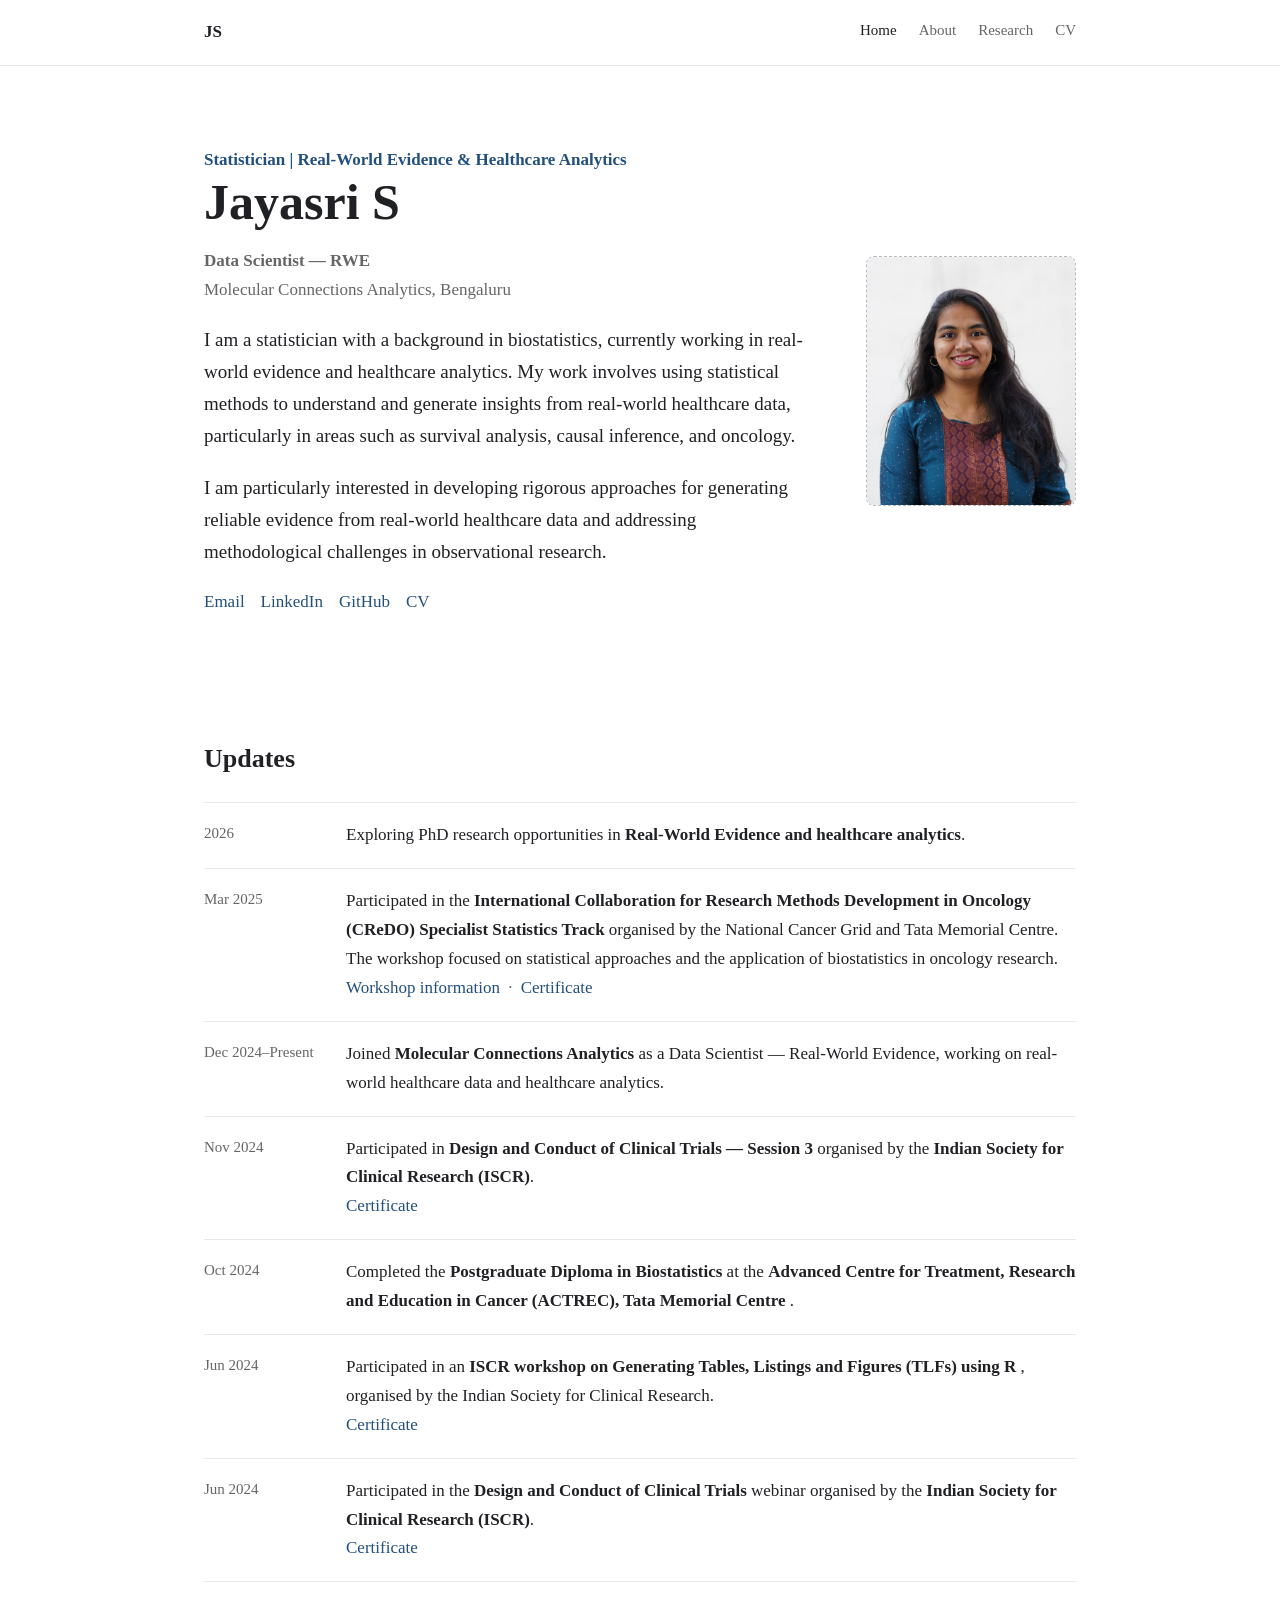
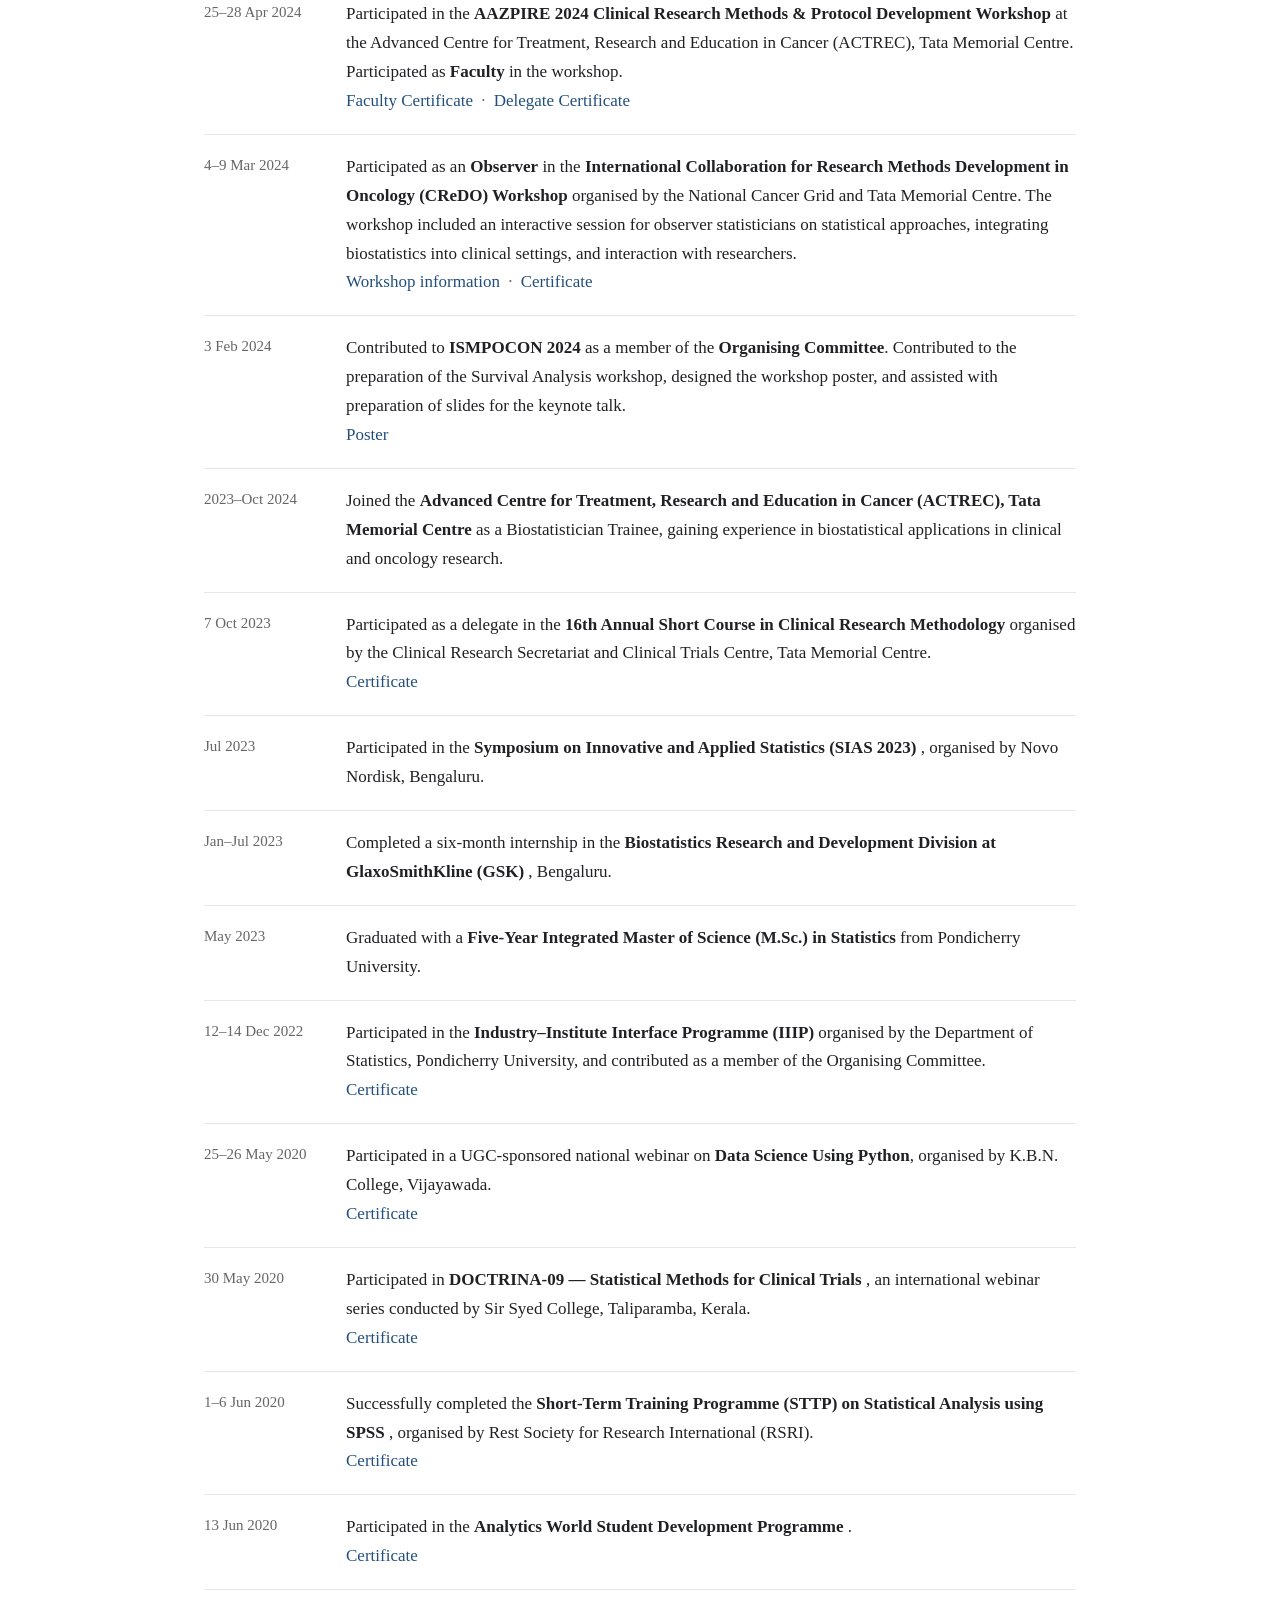
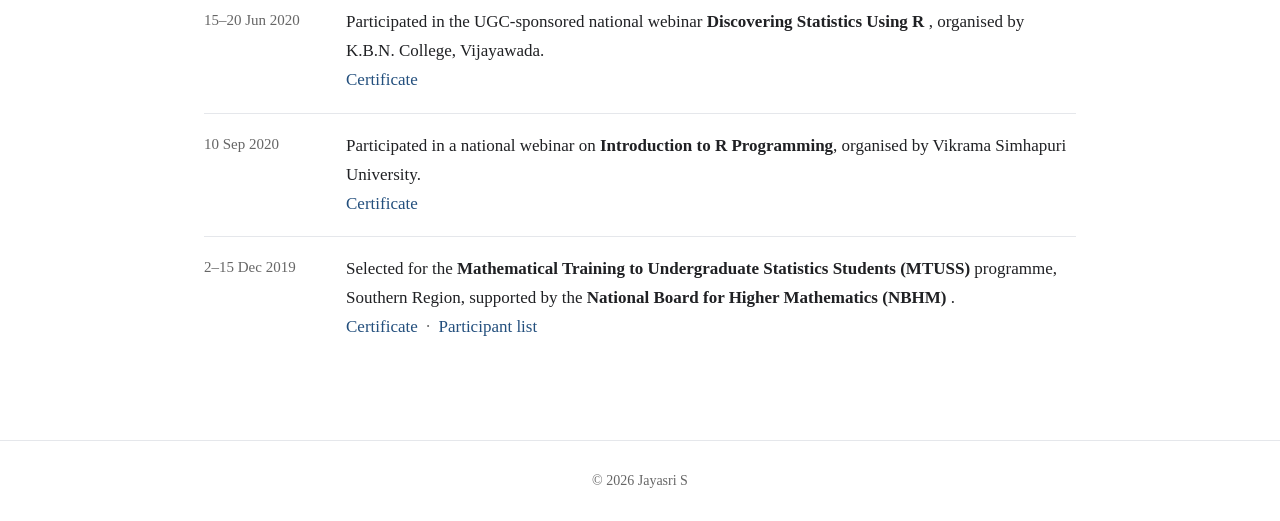
==== index.html @ c00fc990 "Refactor timeline entries and update descriptions Updated various timeline entries, corrected dates," ====
<!doctype html>
<html lang="en">
<head>
  <meta charset="utf-8">
  <meta name="viewport" content="width=device-width, initial-scale=1">
  <title>Home | Jayasri S</title>
  <link rel="stylesheet" href="style.css">
</head>

<body>

  <header class="site-header">
    <nav class="nav">
      <a class="brand" href="index.html">JS</a>

      <div class="nav-links">
        <a class="active" href="index.html">Home</a>
        <a href="about.html">About</a>
        <a href="research.html">Research</a>
        <a href="cv.html">CV</a>
      </div>
    </nav>
  </header>


  <main class="container">

    <!-- HERO SECTION -->
    <section class="hero">

      <div>

        <div class="kicker">
          Statistician | Real-World Evidence &amp; Healthcare Analytics
        </div>

        <h1>Jayasri S</h1>

        <p class="role">
          <strong>Data Scientist — RWE</strong><br>
          Molecular Connections Analytics, Bengaluru
        </p>

        <p class="lead">
          I am a statistician with a background in biostatistics, currently
          working in real-world evidence and healthcare analytics. My work
          involves using statistical methods to understand and generate
          insights from real-world healthcare data, particularly in areas
          such as survival analysis, causal inference, and oncology.
        </p>

        <p class="lead">
          I am particularly interested in developing rigorous approaches for
          generating reliable evidence from real-world healthcare data and
          addressing methodological challenges in observational research.
        </p>


        <!-- CONTACT LINKS -->
        <div class="links">
          <a href="mailto:jayasri.stat@gmail.com">Email</a>

          <a
            href="https://www.linkedin.com/in/jayasri-s-540049253/"
            target="_blank"
            rel="noopener">
            LinkedIn
          </a>

          <a
            href="https://github.com/jayasri-sivasankar"
            target="_blank"
            rel="noopener">
            GitHub
          </a>

          <a href="cv.html">CV</a>
        </div>

      </div>


      <!-- PROFILE PHOTO -->
      <img
        class="photo"
        src="assets/images/profile_website.jpg"
        alt="Jayasri S">

    </section>


    <!-- UPDATES / TIMELINE -->
    <section class="section">

  <h2>Updates</h2>


  <!-- 2026 -->
  <div class="timeline-item">
    <div class="timeline-date">2026</div>
    <div>
      Exploring PhD research opportunities in
      <strong>Real-World Evidence and healthcare analytics</strong>.
    </div>
  </div>


  <!-- CReDO 2025 -->
  <div class="timeline-item">
    <div class="timeline-date">Mar 2025</div>
    <div>
      Participated in the
      <strong>
        International Collaboration for Research Methods Development
        in Oncology (CReDO) Specialist Statistics Track
      </strong>
      organised by the National Cancer Grid and Tata Memorial Centre.
      The workshop focused on statistical approaches and the application
      of biostatistics in oncology research.
      <br>
      <a
        href="https://credo.ncgindia.org/assets/workshops/credo-workshop-2025.pdf"
        target="_blank"
        rel="noopener">
        Workshop information
      </a>
      <span class="link-separator">·</span>
      <a href="assets/certificates/2025_CReDO_Oncology_Research_Methods_Statistics_Track.pdf">
        Certificate
      </a>
    </div>
  </div>


  <!-- Current Position -->
  <div class="timeline-item">
    <div class="timeline-date">Dec 2024–Present</div>
    <div>
      Joined
      <strong>Molecular Connections Analytics</strong>
      as a Data Scientist — Real-World Evidence, working on
      real-world healthcare data and healthcare analytics.
    </div>
  </div>


  <!-- ISCR November 2024 -->
  <div class="timeline-item">
    <div class="timeline-date">Nov 2024</div>
    <div>
      Participated in
      <strong>
        Design and Conduct of Clinical Trials — Session 3
      </strong>
      organised by the
      <strong>Indian Society for Clinical Research (ISCR)</strong>.
      <br>
      <a href="assets/certificates/2024_ISCR_Design_and_Conduct_of_Clinical_Trials_Session_3.pdf">
        Certificate
      </a>
    </div>
  </div>


  <!-- PG Diploma -->
  <div class="timeline-item">
    <div class="timeline-date">Oct 2024</div>
    <div>
      Completed the
      <strong>Postgraduate Diploma in Biostatistics</strong>
      at the
      <strong>
        Advanced Centre for Treatment, Research and Education in Cancer
        (ACTREC), Tata Memorial Centre
      </strong>.
    </div>
  </div>


  <!-- ISCR TLFs -->
  <div class="timeline-item">
    <div class="timeline-date">Jun 2024</div>
    <div>
      Participated in an
      <strong>
        ISCR workshop on Generating Tables, Listings and Figures (TLFs)
        using R
      </strong>,
      organised by the Indian Society for Clinical Research.
      <br>
      <a href="assets/certificates/2024_ISCR_Generating_TLFs_using_R.pdf">
        Certificate
      </a>
    </div>
  </div>


  <!-- ISCR Clinical Trials -->
  <div class="timeline-item">
    <div class="timeline-date">Jun 2024</div>
    <div>
      Participated in the
      <strong>
        Design and Conduct of Clinical Trials
      </strong>
      webinar organised by the
      <strong>Indian Society for Clinical Research (ISCR)</strong>.
      <br>
      <a href="assets/certificates/2024_ISCR_Design_and_Conduct_of_Clinical_Trials_on_June28.pdf">
        Certificate
      </a>
    </div>
  </div>


  <!-- AAZPIRE -->
  <div class="timeline-item">
    <div class="timeline-date">25–28 Apr 2024</div>
    <div>
      Participated in the
      <strong>
        AAZPIRE 2024 Clinical Research Methods &amp; Protocol Development
        Workshop
      </strong>
      at the Advanced Centre for Treatment, Research and Education
      in Cancer (ACTREC), Tata Memorial Centre.
      Participated as <strong>Faculty</strong> in the workshop.
      <br>
      <a href="assets/certificates/2024_AAZPIRE_Faculty_Protocol_Development.pdf">
        Faculty Certificate
      </a>
      <span class="link-separator">·</span>
      <a href="assets/certificates/2024_AAZPIRE_Clinical_Research_Protocol_Development.pdf">
        Delegate Certificate
      </a>
    </div>
  </div>


  <!-- CReDO 2024 -->
  <div class="timeline-item">
    <div class="timeline-date">4–9 Mar 2024</div>
    <div>
      Participated as an
      <strong>Observer</strong>
      in the
      <strong>
        International Collaboration for Research Methods Development
        in Oncology (CReDO) Workshop
      </strong>
      organised by the National Cancer Grid and Tata Memorial Centre.
      The workshop included an interactive session for observer
      statisticians on statistical approaches, integrating biostatistics
      into clinical settings, and interaction with researchers.
      <br>
      <a
        href="https://credo.ncgindia.org/assets/workshops/credo-workshop-2024.pdf"
        target="_blank"
        rel="noopener">
        Workshop information
      </a>
      <span class="link-separator">·</span>
      <a href="assets/certificates/2024_CReDO_Oncology_Research_Methods_Observer.pdf">
        Certificate
      </a>
    </div>
  </div>


  <!-- ISMPOCON -->
  <div class="timeline-item">
    <div class="timeline-date">3 Feb 2024</div>
    <div>
      Contributed to
      <strong>
        ISMPOCON 2024
      </strong>
      as a member of the
      <strong>Organising Committee</strong>.
      Contributed to the preparation of the Survival Analysis workshop,
      designed the workshop poster, and assisted with preparation of
      slides for the keynote talk.
      <br>
      <a href="assets/posters/ISMPO_Pre_Conference_Poster.pptx">
        Poster
      </a>
    </div>
  </div>


  <!-- ACTREC Traineeship -->
  <div class="timeline-item">
    <div class="timeline-date">2023–Oct 2024</div>
    <div>
      Joined the
      <strong>
        Advanced Centre for Treatment, Research and Education in Cancer
        (ACTREC), Tata Memorial Centre
      </strong>
      as a Biostatistician Trainee, gaining experience in
      biostatistical applications in clinical and oncology research.
    </div>
  </div>


  <!-- Clinical Research Methodology -->
  <div class="timeline-item">
    <div class="timeline-date">7 Oct 2023</div>
    <div>
      Participated as a delegate in the
      <strong>
        16th Annual Short Course in Clinical Research Methodology
      </strong>
      organised by the Clinical Research Secretariat and Clinical
      Trials Centre, Tata Memorial Centre.
      <br>
      <a href="assets/certificates/2023_TMC_Clinical_Research_Methodology_Virtual_Workshop.pdf">
        Certificate
      </a>
    </div>
  </div>


  <!-- SIAS -->
  <div class="timeline-item">
    <div class="timeline-date">Jul 2023</div>
    <div>
      Participated in the
      <strong>
        Symposium on Innovative and Applied Statistics (SIAS 2023)
      </strong>,
      organised by Novo Nordisk, Bengaluru.
    </div>
  </div>


  <!-- GSK -->
  <div class="timeline-item">
    <div class="timeline-date">Jan–Jul 2023</div>
    <div>
      Completed a six-month internship in the
      <strong>
        Biostatistics Research and Development Division at
        GlaxoSmithKline (GSK)
      </strong>,
      Bengaluru.
    </div>
  </div>


  <!-- M.Sc. -->
  <div class="timeline-item">
    <div class="timeline-date">May 2023</div>
    <div>
      Graduated with a
      <strong>
        Five-Year Integrated Master of Science (M.Sc.) in Statistics
      </strong>
      from Pondicherry University.
    </div>
  </div>


  <!-- IIIP -->
  <div class="timeline-item">
    <div class="timeline-date">12–14 Dec 2022</div>
    <div>
      Participated in the
      <strong>
        Industry–Institute Interface Programme (IIIP)
      </strong>
      organised by the Department of Statistics, Pondicherry University,
      and contributed as a member of the Organising Committee.
      <br>
      <a href="assets/certificates/2022_Pondicherry_University_IIIP_Participation_Certificate.pdf">
        Certificate
      </a>
    </div>
  </div>


  <!-- 2020 Python -->
  <div class="timeline-item">
    <div class="timeline-date">25–26 May 2020</div>
    <div>
      Participated in a UGC-sponsored national webinar on
      <strong>Data Science Using Python</strong>,
      organised by K.B.N. College, Vijayawada.
      <br>
      <a href="assets/certificates/2020_KBN_Data_Science_Using_Python.pdf">
        Certificate
      </a>
    </div>
  </div>


  <!-- 2020 DOCTRINA -->
  <div class="timeline-item">
    <div class="timeline-date">30 May 2020</div>
    <div>
      Participated in
      <strong>
        DOCTRINA-09 — Statistical Methods for Clinical Trials
      </strong>,
      an international webinar series conducted by Sir Syed College,
      Taliparamba, Kerala.
      <br>
      <a href="assets/certificates/2020_DOCTRINA-09_Statistical_Methods_for_Clinical_Trials.pdf">
        Certificate
      </a>
    </div>
  </div>


  <!-- 2020 SPSS -->
  <div class="timeline-item">
    <div class="timeline-date">1–6 Jun 2020</div>
    <div>
      Successfully completed the
      <strong>
        Short-Term Training Programme (STTP) on Statistical Analysis
        using SPSS
      </strong>,
      organised by Rest Society for Research International (RSRI).
      <br>
      <a href="assets/certificates/2020_RSRI_STTP_Statistical_Analysis_SPSS_Certificate.pdf">
        Certificate
      </a>
    </div>
  </div>


  <!-- 2020 Analytics World -->
  <div class="timeline-item">
    <div class="timeline-date">13 Jun 2020</div>
    <div>
      Participated in the
      <strong>
        Analytics World Student Development Programme
      </strong>.
      <br>
      <a href="assets/certificates/2020_PSG_Analytics_World_Student_Development_Programme.pdf">
        Certificate
      </a>
    </div>
  </div>


  <!-- 2020 R Statistics -->
  <div class="timeline-item">
    <div class="timeline-date">15–20 Jun 2020</div>
    <div>
      Participated in the UGC-sponsored national webinar
      <strong>
        Discovering Statistics Using R
      </strong>,
      organised by K.B.N. College, Vijayawada.
      <br>
      <a href="assets/certificates/2020_KBN_Discovering_Statistics_Using_R.pdf">
        Certificate
      </a>
    </div>
  </div>


  <!-- 2020 R Programming -->
  <div class="timeline-item">
    <div class="timeline-date">10 Sep 2020</div>
    <div>
      Participated in a national webinar on
      <strong>Introduction to R Programming</strong>,
      organised by Vikrama Simhapuri University.
      <br>
      <a href="assets/certificates/2020_VSU_Introduction_to_R_Programming.pdf">
        Certificate
      </a>
    </div>
  </div>


  <!-- MTUSS -->
  <div class="timeline-item">
    <div class="timeline-date">2–15 Dec 2019</div>
    <div>
      Selected for the
      <strong>
        Mathematical Training to Undergraduate Statistics Students
        (MTUSS)
      </strong>
      programme, Southern Region, supported by the
      <strong>
        National Board for Higher Mathematics (NBHM)
      </strong>.
      <br>
      <a href="assets/certificates/2019_MTUSS_Participation_Certificate.pdf">
        Certificate
      </a>
      <span class="link-separator">·</span>
      <a
        href="https://sites.google.com/view/mtuss/list-of-participants"
        target="_blank"
        rel="noopener">
        Participant list
      </a>
    </div>
  </div>

</section>
  </main>


  <footer class="footer">
    © 2026 Jayasri S
  </footer>

</body>
</html>
---- style.css ----
* {
  box-sizing: border-box;
}

:root {
  --text: #202124;
  --muted: #666;
  --line: #e5e7eb;
  --accent: #234f7d;
  --max: 920px;
}

body {
  margin: 0;
  color: var(--text);
  font-family: Georgia, "Times New Roman", serif;
  line-height: 1.7;
  font-size: 17px;
}

a {
  color: var(--accent);
  text-decoration: none;
}

a:hover {
  text-decoration: underline;
}


/* ------------------------------
   Header & Navigation
--------------------------------- */

.site-header {
  border-bottom: 1px solid var(--line);
}

.nav {
  max-width: var(--max);
  margin: auto;
  padding: 18px 24px;
  display: flex;
  justify-content: space-between;
  gap: 24px;
}

.brand {
  font-weight: bold;
  color: var(--text);
}

.nav-links {
  display: flex;
  gap: 22px;
  flex-wrap: wrap;
}

.nav-links a {
  color: var(--muted);
  font-size: 15px;
}

.nav-links .active {
  color: var(--text);
}


/* ------------------------------
   Main Container
--------------------------------- */

.container {
  max-width: var(--max);
  margin: auto;
  padding: 60px 24px 80px;
}


/* ------------------------------
   Hero Section
--------------------------------- */

.hero {
  display: grid;
  grid-template-columns: 1fr 210px;
  gap: 50px;
  align-items: center;
  padding: 20px 0 65px;
}

.hero h1 {
  font-size: 50px;
  line-height: 1.1;
  margin: 0 0 8px;
}

.kicker {
  color: var(--accent);
  font-weight: bold;
}

.role {
  color: var(--muted);
}

.lead {
  font-size: 19px;
}


/* ------------------------------
   Profile Photo
--------------------------------- */

.photo {
  width: 210px;
  height: 250px;
  border: 1px dashed #bbb;
  border-radius: 8px;
  object-fit: cover;
}


/* ------------------------------
   Contact Links
--------------------------------- */

.links {
  display: flex;
  gap: 16px;
  flex-wrap: wrap;
  margin-top: 18px;
}


/* ------------------------------
   Timeline Links
--------------------------------- */

.link-separator {
  color: var(--muted);
  margin: 0 4px;
}


/* ------------------------------
   General Sections
--------------------------------- */

.section {
  margin-top: 55px;
}

.section h2 {
  font-size: 26px;
}

.section h3 {
  font-size: 21px;
  margin-bottom: 5px;
}

.muted,
.meta {
  color: var(--muted);
}


/* ------------------------------
   Timeline
--------------------------------- */

.timeline-item {
  display: grid;
  grid-template-columns: 120px 1fr;
  gap: 22px;
  padding: 18px 0;
  border-top: 1px solid var(--line);
}

.timeline-date {
  color: var(--muted);
  font-size: 15px;
}


/* ------------------------------
   Research Cards
--------------------------------- */

.research-card {
  border-top: 1px solid var(--line);
  padding: 27px 0;
}

.tags {
  display: flex;
  flex-wrap: wrap;
  gap: 7px;
}

.tag {
  background: #eef4f9;
  color: var(--accent);
  padding: 3px 9px;
  border-radius: 3px;
  font: 13px Arial, sans-serif;
}


/* ------------------------------
   Footer
--------------------------------- */

.footer {
  border-top: 1px solid var(--line);
  text-align: center;
  color: var(--muted);
  padding: 28px;
  font-size: 14px;
}


/* ------------------------------
   Responsive Design
--------------------------------- */

@media (max-width: 700px) {

  .nav {
    flex-direction: column;
  }

  .hero {
    grid-template-columns: 1fr;
  }

  .photo {
    width: 150px;
    height: 180px;
  }

  .timeline-item {
    grid-template-columns: 1fr;
    gap: 2px;
  }

  .hero h1 {
    font-size: 44px;
  }

}
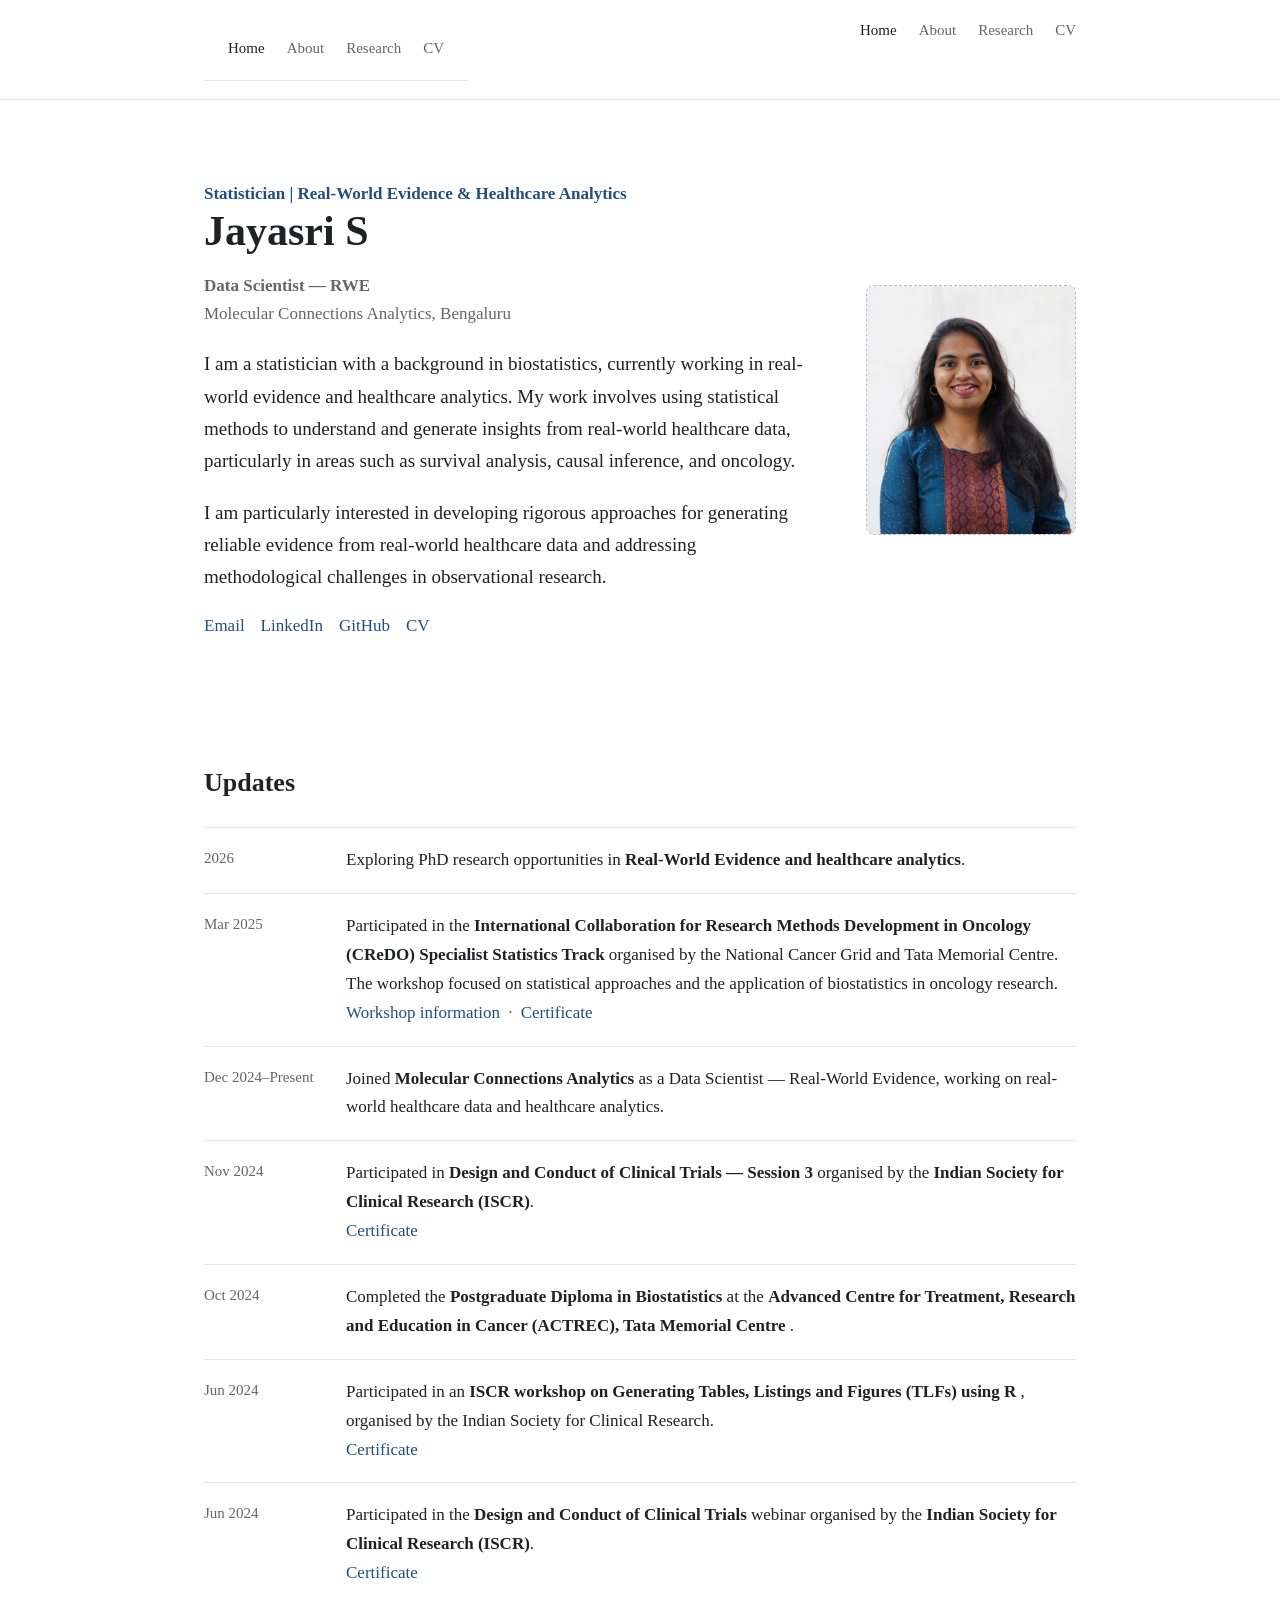
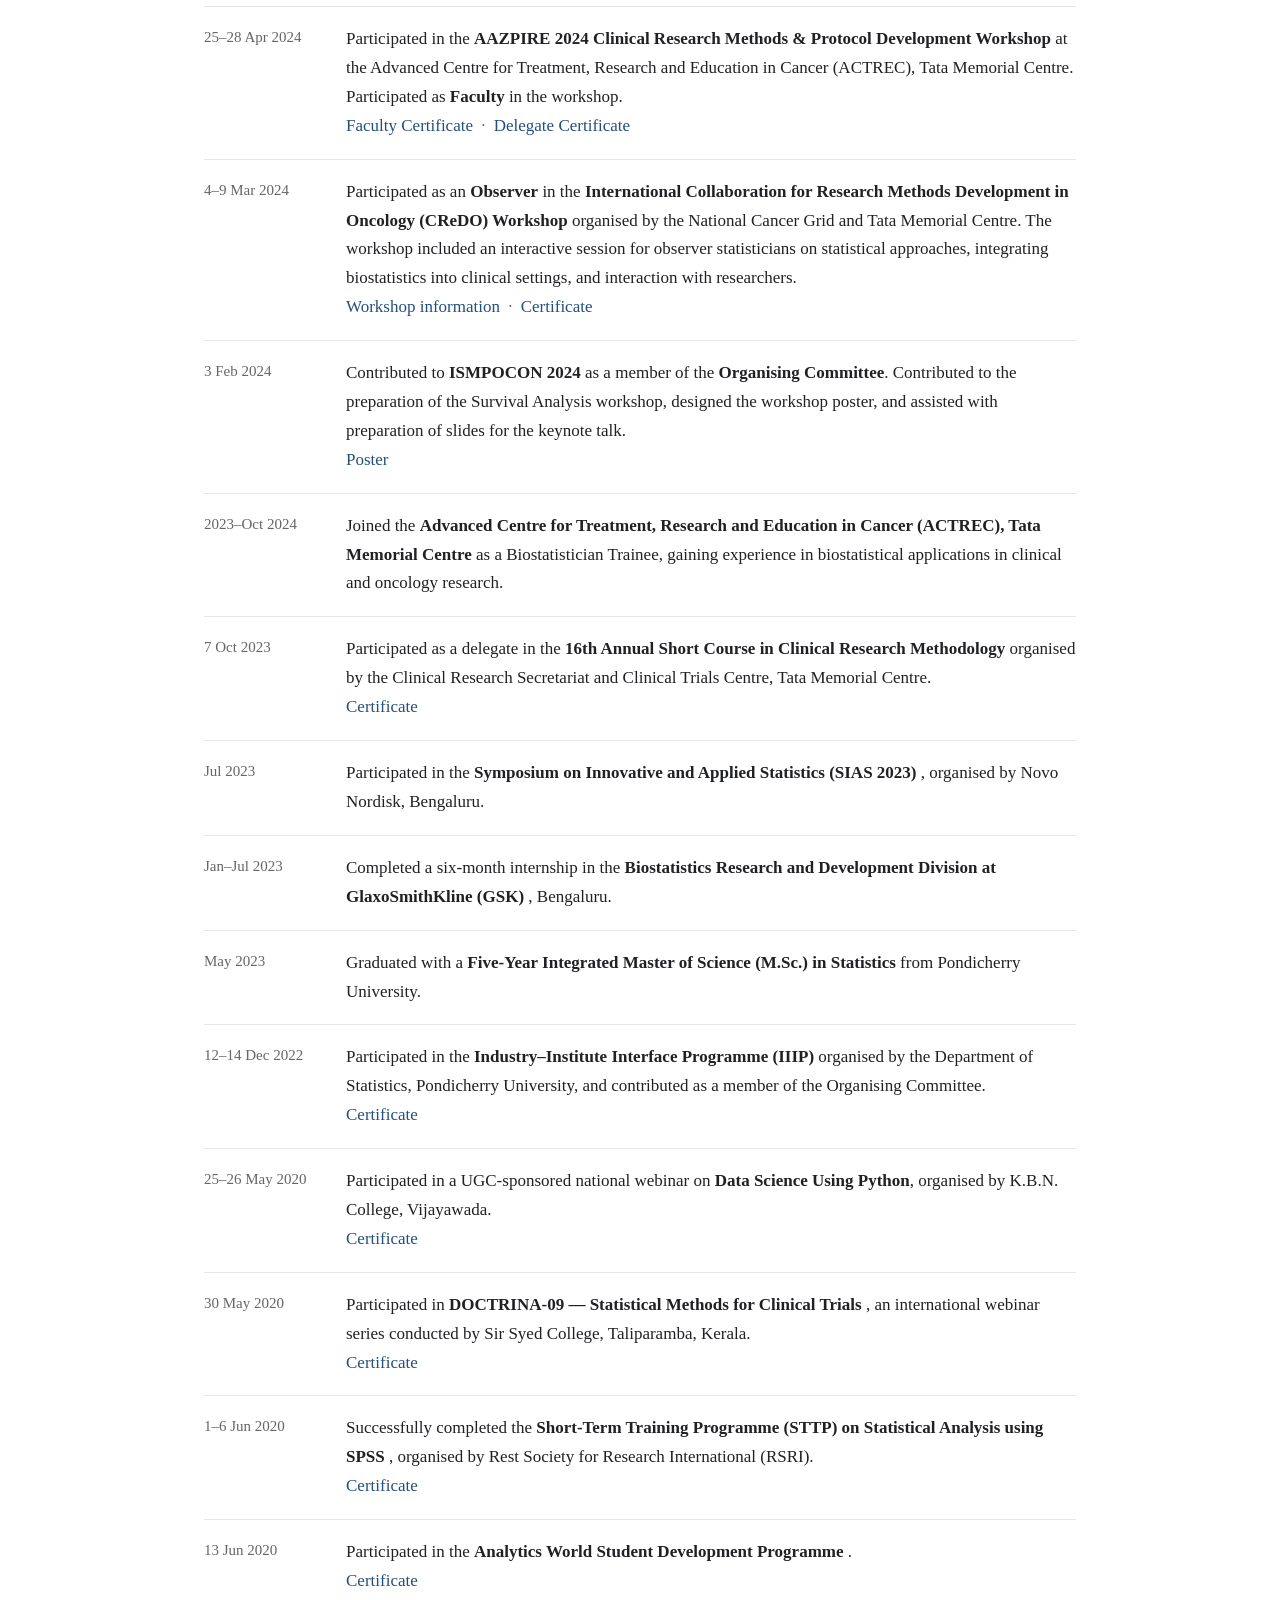
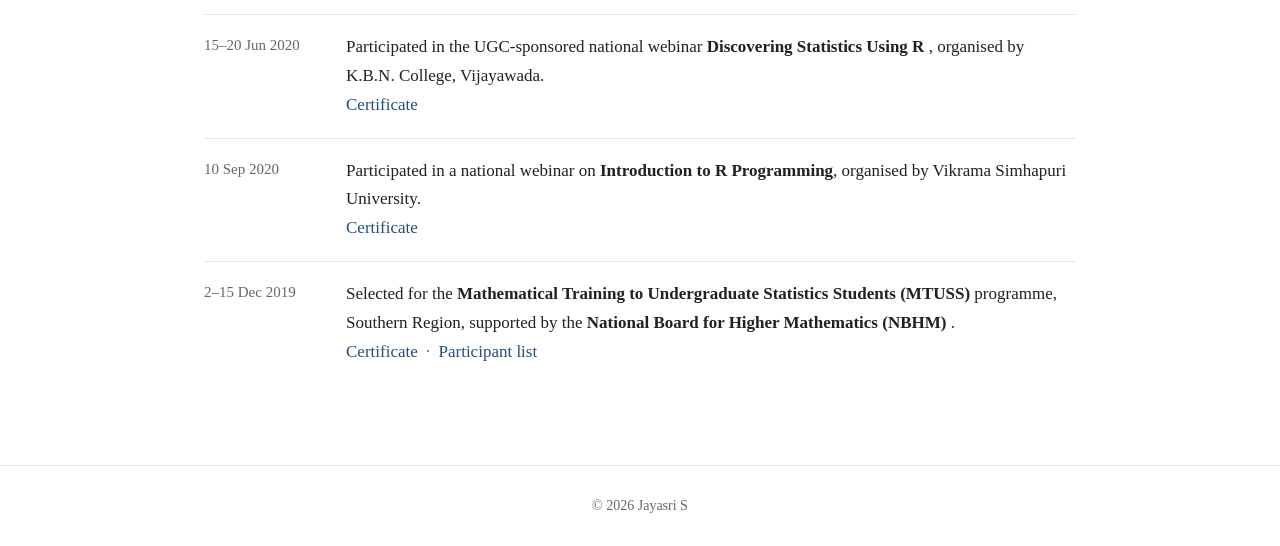
==== commit 8cea06bd: "Enhance navigation links in index.html Updated navigation structure to include additional links." ====
--- a/index.html
+++ b/index.html
@@ -11,8 +11,16 @@
 
   <header class="site-header">
     <nav class="nav">
-      <a class="brand" href="index.html">JS</a>
-
+      <header class="site-header">
+  <nav class="nav">
+    <div class="nav-links">
+      <a class="active" href="index.html">Home</a>
+      <a href="about.html">About</a>
+      <a href="research.html">Research</a>
+      <a href="cv.html">CV</a>
+    </div>
+  </nav>
+</header>
       <div class="nav-links">
         <a class="active" href="index.html">Home</a>
         <a href="about.html">About</a>
--- a/style.css
+++ b/style.css
@@ -90,7 +90,7 @@
 }
 
 .hero h1 {
-  font-size: 50px;
+  font-size: 42px;
   line-height: 1.1;
   margin: 0 0 8px;
 }
@@ -247,7 +247,7 @@
   }
 
   .hero h1 {
-    font-size: 44px;
-  }
-
-}
+    font-size: 38px;
+  }
+
+}
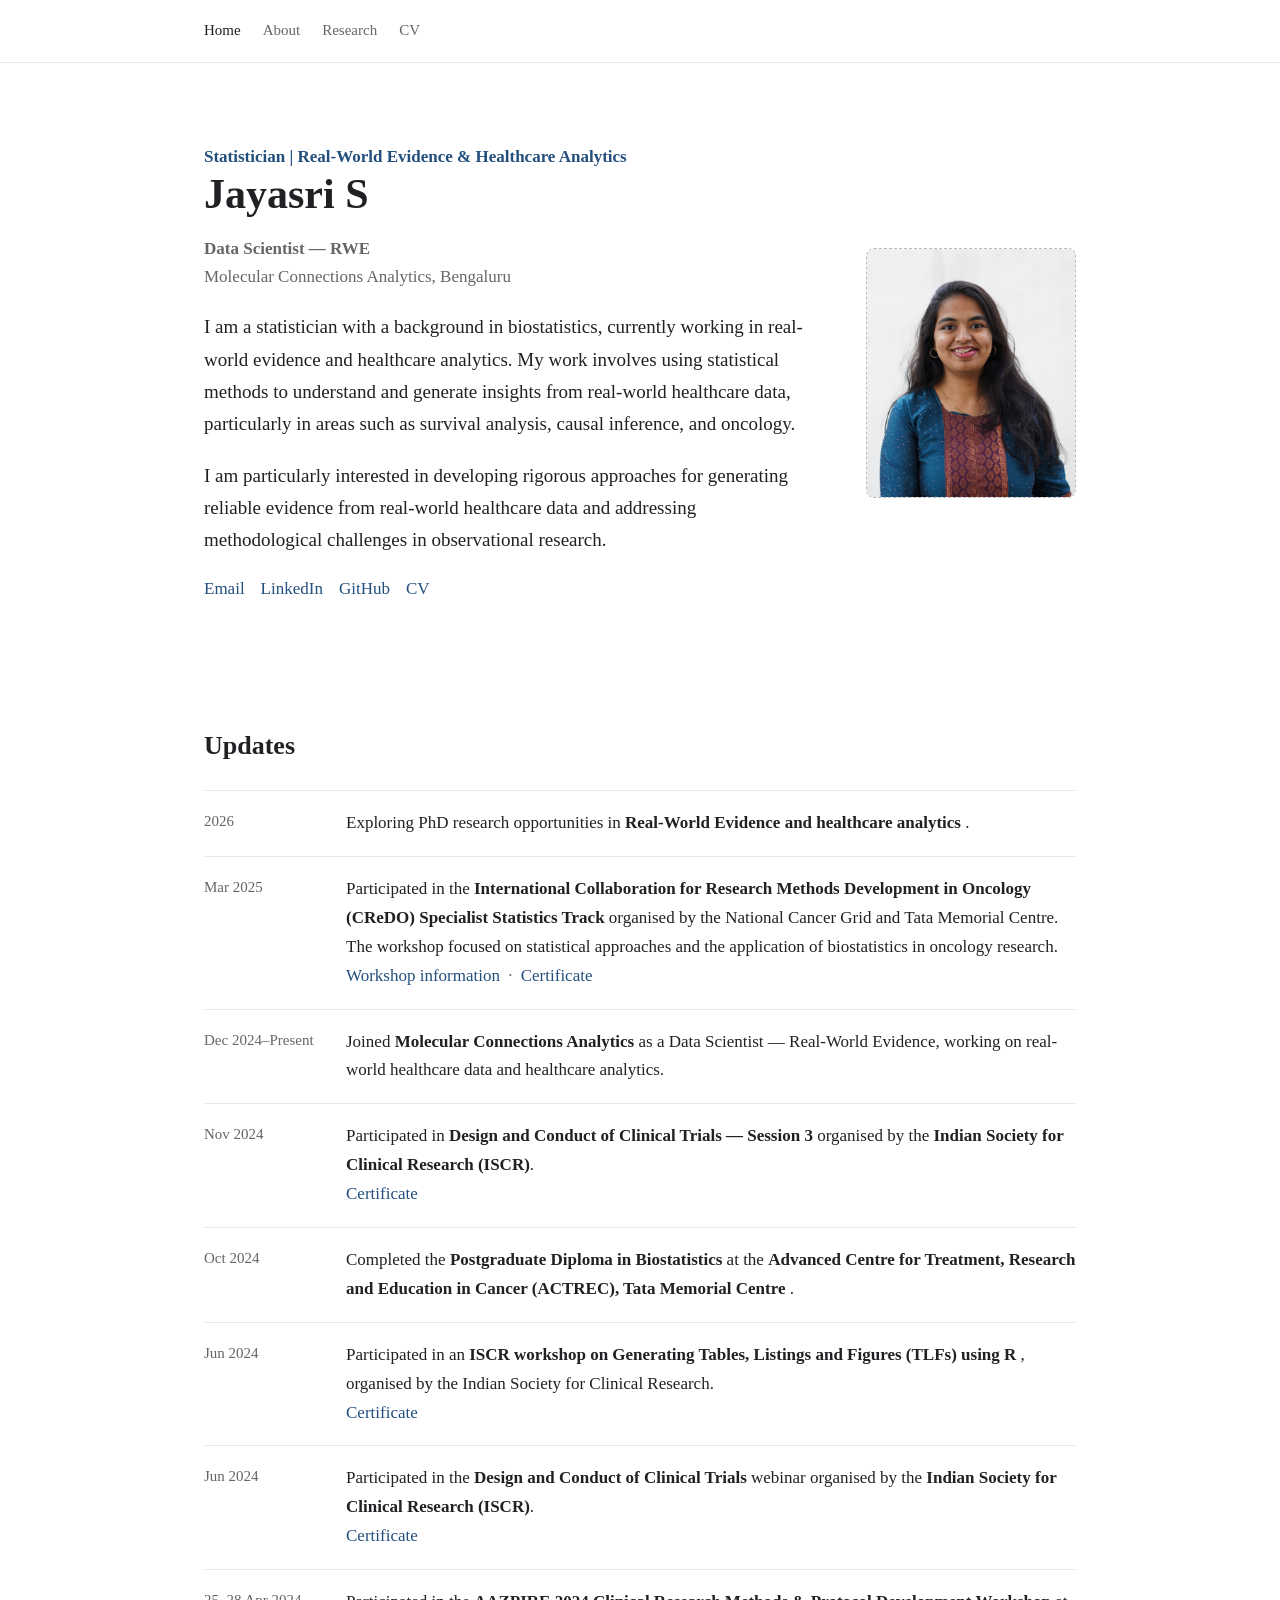
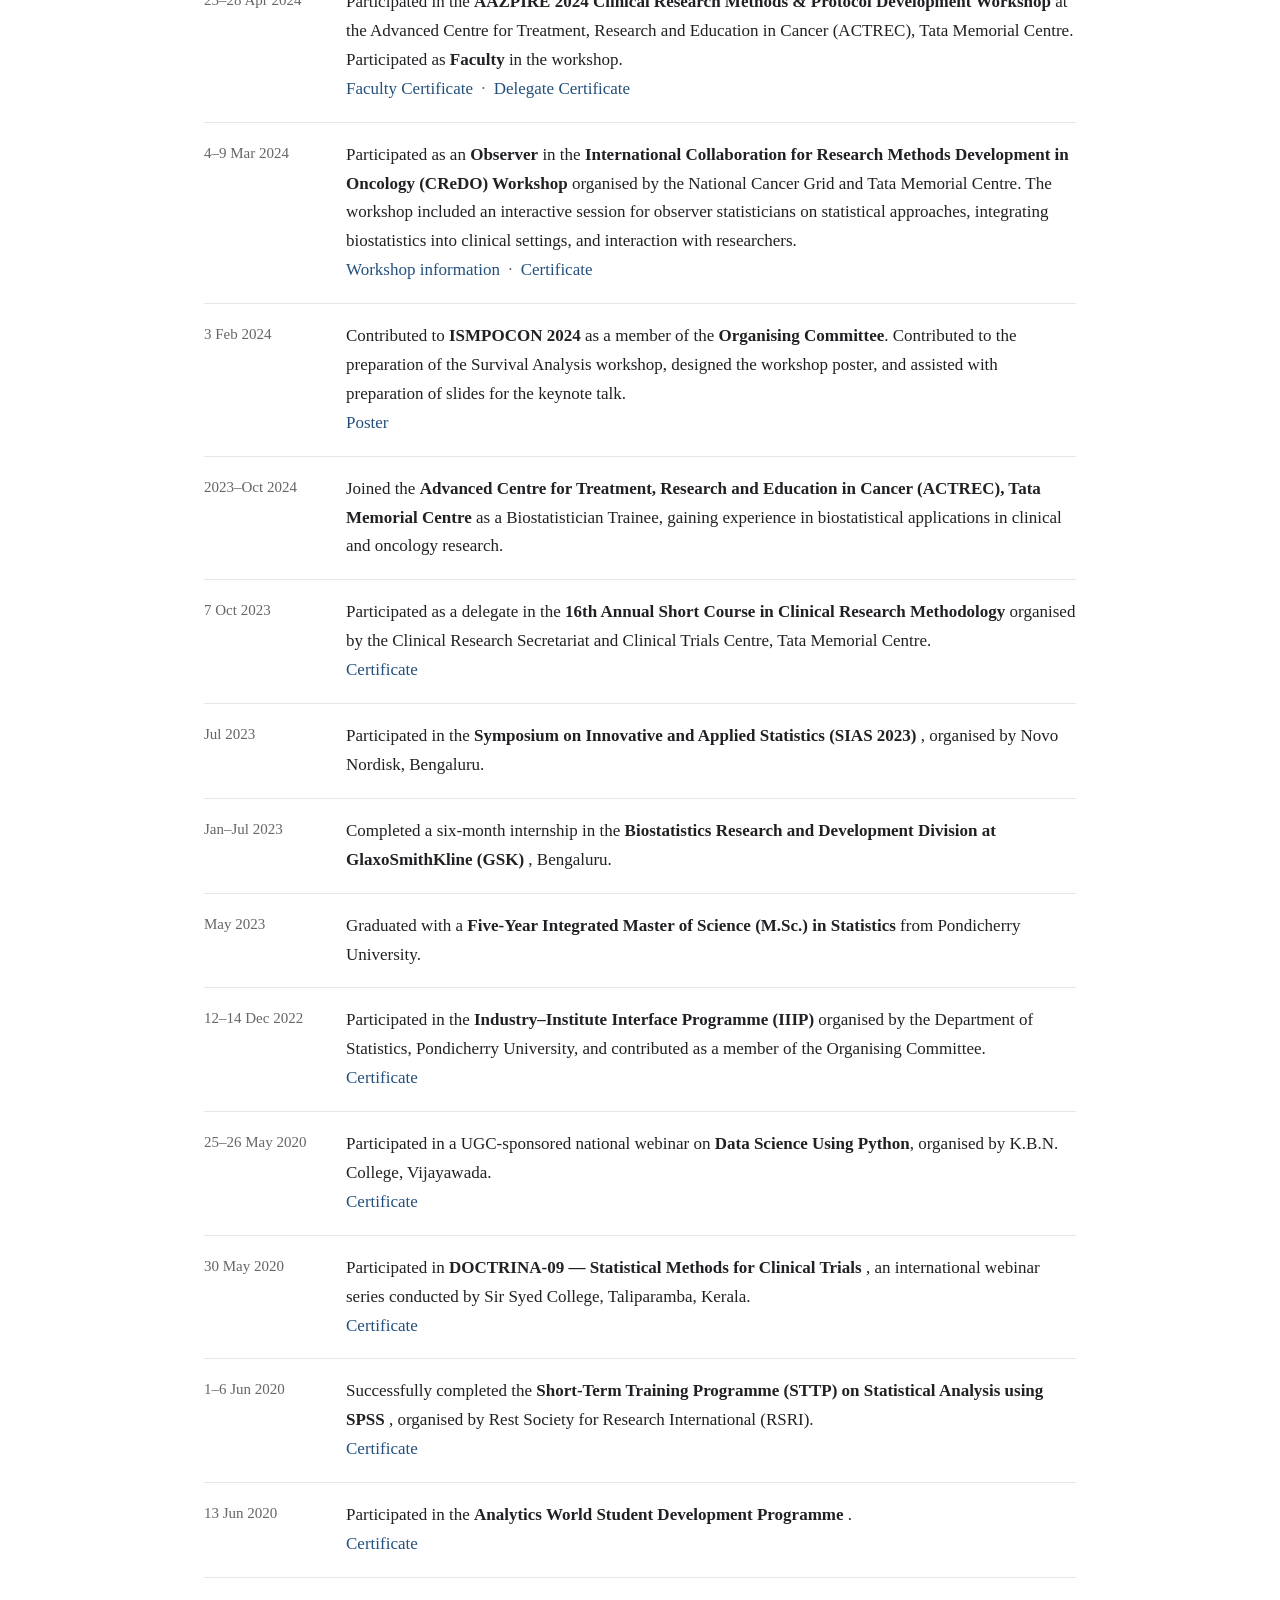
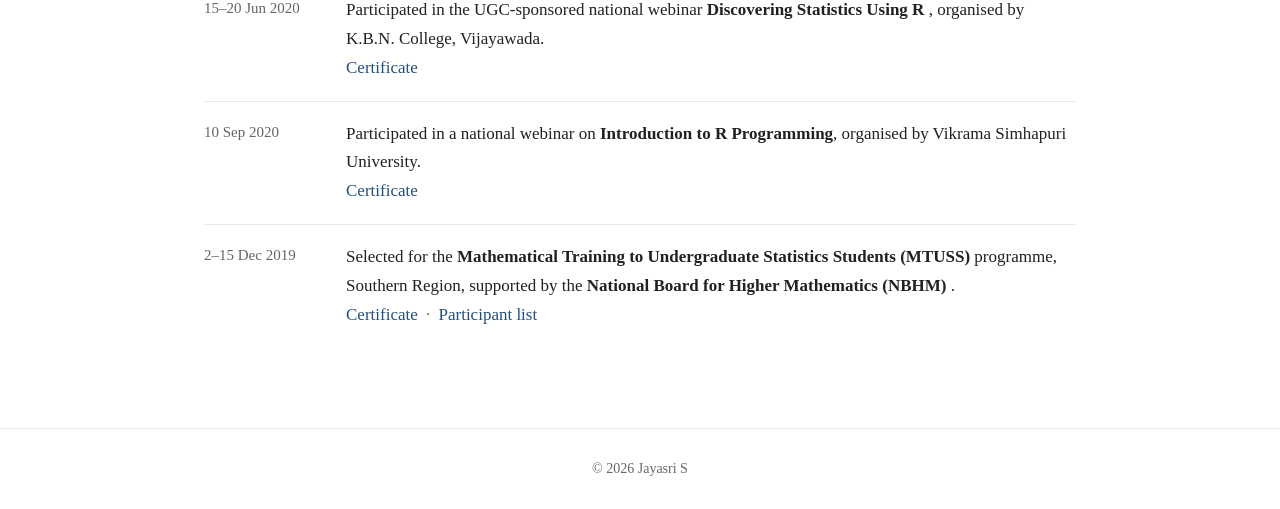
==== commit 844c102c: "Refactor index.html to remove duplicates and improve layout Removed duplicate header and navigation " ====
--- a/index.html
+++ b/index.html
@@ -1,5 +1,6 @@
 <!doctype html>
 <html lang="en">
+
 <head>
   <meta charset="utf-8">
   <meta name="viewport" content="width=device-width, initial-scale=1">
@@ -11,16 +12,6 @@
 
   <header class="site-header">
     <nav class="nav">
-      <header class="site-header">
-  <nav class="nav">
-    <div class="nav-links">
-      <a class="active" href="index.html">Home</a>
-      <a href="about.html">About</a>
-      <a href="research.html">Research</a>
-      <a href="cv.html">CV</a>
-    </div>
-  </nav>
-</header>
       <div class="nav-links">
         <a class="active" href="index.html">Home</a>
         <a href="about.html">About</a>
@@ -66,7 +57,10 @@
 
         <!-- CONTACT LINKS -->
         <div class="links">
-          <a href="mailto:jayasri.stat@gmail.com">Email</a>
+
+          <a href="mailto:jayasri.stat@gmail.com">
+            Email
+          </a>
 
           <a
             href="https://www.linkedin.com/in/jayasri-s-540049253/"
@@ -82,7 +76,10 @@
             GitHub
           </a>
 
-          <a href="cv.html">CV</a>
+          <a href="cv.html">
+            CV
+          </a>
+
         </div>
 
       </div>
@@ -100,420 +97,560 @@
     <!-- UPDATES / TIMELINE -->
     <section class="section">
 
-  <h2>Updates</h2>
-
-
-  <!-- 2026 -->
-  <div class="timeline-item">
-    <div class="timeline-date">2026</div>
-    <div>
-      Exploring PhD research opportunities in
-      <strong>Real-World Evidence and healthcare analytics</strong>.
-    </div>
-  </div>
-
-
-  <!-- CReDO 2025 -->
-  <div class="timeline-item">
-    <div class="timeline-date">Mar 2025</div>
-    <div>
-      Participated in the
-      <strong>
-        International Collaboration for Research Methods Development
-        in Oncology (CReDO) Specialist Statistics Track
-      </strong>
-      organised by the National Cancer Grid and Tata Memorial Centre.
-      The workshop focused on statistical approaches and the application
-      of biostatistics in oncology research.
-      <br>
-      <a
-        href="https://credo.ncgindia.org/assets/workshops/credo-workshop-2025.pdf"
-        target="_blank"
-        rel="noopener">
-        Workshop information
-      </a>
-      <span class="link-separator">·</span>
-      <a href="assets/certificates/2025_CReDO_Oncology_Research_Methods_Statistics_Track.pdf">
-        Certificate
-      </a>
-    </div>
-  </div>
-
-
-  <!-- Current Position -->
-  <div class="timeline-item">
-    <div class="timeline-date">Dec 2024–Present</div>
-    <div>
-      Joined
-      <strong>Molecular Connections Analytics</strong>
-      as a Data Scientist — Real-World Evidence, working on
-      real-world healthcare data and healthcare analytics.
-    </div>
-  </div>
-
-
-  <!-- ISCR November 2024 -->
-  <div class="timeline-item">
-    <div class="timeline-date">Nov 2024</div>
-    <div>
-      Participated in
-      <strong>
-        Design and Conduct of Clinical Trials — Session 3
-      </strong>
-      organised by the
-      <strong>Indian Society for Clinical Research (ISCR)</strong>.
-      <br>
-      <a href="assets/certificates/2024_ISCR_Design_and_Conduct_of_Clinical_Trials_Session_3.pdf">
-        Certificate
-      </a>
-    </div>
-  </div>
-
-
-  <!-- PG Diploma -->
-  <div class="timeline-item">
-    <div class="timeline-date">Oct 2024</div>
-    <div>
-      Completed the
-      <strong>Postgraduate Diploma in Biostatistics</strong>
-      at the
-      <strong>
-        Advanced Centre for Treatment, Research and Education in Cancer
-        (ACTREC), Tata Memorial Centre
-      </strong>.
-    </div>
-  </div>
-
-
-  <!-- ISCR TLFs -->
-  <div class="timeline-item">
-    <div class="timeline-date">Jun 2024</div>
-    <div>
-      Participated in an
-      <strong>
-        ISCR workshop on Generating Tables, Listings and Figures (TLFs)
-        using R
-      </strong>,
-      organised by the Indian Society for Clinical Research.
-      <br>
-      <a href="assets/certificates/2024_ISCR_Generating_TLFs_using_R.pdf">
-        Certificate
-      </a>
-    </div>
-  </div>
-
-
-  <!-- ISCR Clinical Trials -->
-  <div class="timeline-item">
-    <div class="timeline-date">Jun 2024</div>
-    <div>
-      Participated in the
-      <strong>
-        Design and Conduct of Clinical Trials
-      </strong>
-      webinar organised by the
-      <strong>Indian Society for Clinical Research (ISCR)</strong>.
-      <br>
-      <a href="assets/certificates/2024_ISCR_Design_and_Conduct_of_Clinical_Trials_on_June28.pdf">
-        Certificate
-      </a>
-    </div>
-  </div>
-
-
-  <!-- AAZPIRE -->
-  <div class="timeline-item">
-    <div class="timeline-date">25–28 Apr 2024</div>
-    <div>
-      Participated in the
-      <strong>
-        AAZPIRE 2024 Clinical Research Methods &amp; Protocol Development
-        Workshop
-      </strong>
-      at the Advanced Centre for Treatment, Research and Education
-      in Cancer (ACTREC), Tata Memorial Centre.
-      Participated as <strong>Faculty</strong> in the workshop.
-      <br>
-      <a href="assets/certificates/2024_AAZPIRE_Faculty_Protocol_Development.pdf">
-        Faculty Certificate
-      </a>
-      <span class="link-separator">·</span>
-      <a href="assets/certificates/2024_AAZPIRE_Clinical_Research_Protocol_Development.pdf">
-        Delegate Certificate
-      </a>
-    </div>
-  </div>
-
-
-  <!-- CReDO 2024 -->
-  <div class="timeline-item">
-    <div class="timeline-date">4–9 Mar 2024</div>
-    <div>
-      Participated as an
-      <strong>Observer</strong>
-      in the
-      <strong>
-        International Collaboration for Research Methods Development
-        in Oncology (CReDO) Workshop
-      </strong>
-      organised by the National Cancer Grid and Tata Memorial Centre.
-      The workshop included an interactive session for observer
-      statisticians on statistical approaches, integrating biostatistics
-      into clinical settings, and interaction with researchers.
-      <br>
-      <a
-        href="https://credo.ncgindia.org/assets/workshops/credo-workshop-2024.pdf"
-        target="_blank"
-        rel="noopener">
-        Workshop information
-      </a>
-      <span class="link-separator">·</span>
-      <a href="assets/certificates/2024_CReDO_Oncology_Research_Methods_Observer.pdf">
-        Certificate
-      </a>
-    </div>
-  </div>
-
-
-  <!-- ISMPOCON -->
-  <div class="timeline-item">
-    <div class="timeline-date">3 Feb 2024</div>
-    <div>
-      Contributed to
-      <strong>
-        ISMPOCON 2024
-      </strong>
-      as a member of the
-      <strong>Organising Committee</strong>.
-      Contributed to the preparation of the Survival Analysis workshop,
-      designed the workshop poster, and assisted with preparation of
-      slides for the keynote talk.
-      <br>
-      <a href="assets/posters/ISMPO_Pre_Conference_Poster.pptx">
-        Poster
-      </a>
-    </div>
-  </div>
-
-
-  <!-- ACTREC Traineeship -->
-  <div class="timeline-item">
-    <div class="timeline-date">2023–Oct 2024</div>
-    <div>
-      Joined the
-      <strong>
-        Advanced Centre for Treatment, Research and Education in Cancer
-        (ACTREC), Tata Memorial Centre
-      </strong>
-      as a Biostatistician Trainee, gaining experience in
-      biostatistical applications in clinical and oncology research.
-    </div>
-  </div>
-
-
-  <!-- Clinical Research Methodology -->
-  <div class="timeline-item">
-    <div class="timeline-date">7 Oct 2023</div>
-    <div>
-      Participated as a delegate in the
-      <strong>
-        16th Annual Short Course in Clinical Research Methodology
-      </strong>
-      organised by the Clinical Research Secretariat and Clinical
-      Trials Centre, Tata Memorial Centre.
-      <br>
-      <a href="assets/certificates/2023_TMC_Clinical_Research_Methodology_Virtual_Workshop.pdf">
-        Certificate
-      </a>
-    </div>
-  </div>
-
-
-  <!-- SIAS -->
-  <div class="timeline-item">
-    <div class="timeline-date">Jul 2023</div>
-    <div>
-      Participated in the
-      <strong>
-        Symposium on Innovative and Applied Statistics (SIAS 2023)
-      </strong>,
-      organised by Novo Nordisk, Bengaluru.
-    </div>
-  </div>
-
-
-  <!-- GSK -->
-  <div class="timeline-item">
-    <div class="timeline-date">Jan–Jul 2023</div>
-    <div>
-      Completed a six-month internship in the
-      <strong>
-        Biostatistics Research and Development Division at
-        GlaxoSmithKline (GSK)
-      </strong>,
-      Bengaluru.
-    </div>
-  </div>
-
-
-  <!-- M.Sc. -->
-  <div class="timeline-item">
-    <div class="timeline-date">May 2023</div>
-    <div>
-      Graduated with a
-      <strong>
-        Five-Year Integrated Master of Science (M.Sc.) in Statistics
-      </strong>
-      from Pondicherry University.
-    </div>
-  </div>
-
-
-  <!-- IIIP -->
-  <div class="timeline-item">
-    <div class="timeline-date">12–14 Dec 2022</div>
-    <div>
-      Participated in the
-      <strong>
-        Industry–Institute Interface Programme (IIIP)
-      </strong>
-      organised by the Department of Statistics, Pondicherry University,
-      and contributed as a member of the Organising Committee.
-      <br>
-      <a href="assets/certificates/2022_Pondicherry_University_IIIP_Participation_Certificate.pdf">
-        Certificate
-      </a>
-    </div>
-  </div>
-
-
-  <!-- 2020 Python -->
-  <div class="timeline-item">
-    <div class="timeline-date">25–26 May 2020</div>
-    <div>
-      Participated in a UGC-sponsored national webinar on
-      <strong>Data Science Using Python</strong>,
-      organised by K.B.N. College, Vijayawada.
-      <br>
-      <a href="assets/certificates/2020_KBN_Data_Science_Using_Python.pdf">
-        Certificate
-      </a>
-    </div>
-  </div>
-
-
-  <!-- 2020 DOCTRINA -->
-  <div class="timeline-item">
-    <div class="timeline-date">30 May 2020</div>
-    <div>
-      Participated in
-      <strong>
-        DOCTRINA-09 — Statistical Methods for Clinical Trials
-      </strong>,
-      an international webinar series conducted by Sir Syed College,
-      Taliparamba, Kerala.
-      <br>
-      <a href="assets/certificates/2020_DOCTRINA-09_Statistical_Methods_for_Clinical_Trials.pdf">
-        Certificate
-      </a>
-    </div>
-  </div>
-
-
-  <!-- 2020 SPSS -->
-  <div class="timeline-item">
-    <div class="timeline-date">1–6 Jun 2020</div>
-    <div>
-      Successfully completed the
-      <strong>
-        Short-Term Training Programme (STTP) on Statistical Analysis
-        using SPSS
-      </strong>,
-      organised by Rest Society for Research International (RSRI).
-      <br>
-      <a href="assets/certificates/2020_RSRI_STTP_Statistical_Analysis_SPSS_Certificate.pdf">
-        Certificate
-      </a>
-    </div>
-  </div>
-
-
-  <!-- 2020 Analytics World -->
-  <div class="timeline-item">
-    <div class="timeline-date">13 Jun 2020</div>
-    <div>
-      Participated in the
-      <strong>
-        Analytics World Student Development Programme
-      </strong>.
-      <br>
-      <a href="assets/certificates/2020_PSG_Analytics_World_Student_Development_Programme.pdf">
-        Certificate
-      </a>
-    </div>
-  </div>
-
-
-  <!-- 2020 R Statistics -->
-  <div class="timeline-item">
-    <div class="timeline-date">15–20 Jun 2020</div>
-    <div>
-      Participated in the UGC-sponsored national webinar
-      <strong>
-        Discovering Statistics Using R
-      </strong>,
-      organised by K.B.N. College, Vijayawada.
-      <br>
-      <a href="assets/certificates/2020_KBN_Discovering_Statistics_Using_R.pdf">
-        Certificate
-      </a>
-    </div>
-  </div>
-
-
-  <!-- 2020 R Programming -->
-  <div class="timeline-item">
-    <div class="timeline-date">10 Sep 2020</div>
-    <div>
-      Participated in a national webinar on
-      <strong>Introduction to R Programming</strong>,
-      organised by Vikrama Simhapuri University.
-      <br>
-      <a href="assets/certificates/2020_VSU_Introduction_to_R_Programming.pdf">
-        Certificate
-      </a>
-    </div>
-  </div>
-
-
-  <!-- MTUSS -->
-  <div class="timeline-item">
-    <div class="timeline-date">2–15 Dec 2019</div>
-    <div>
-      Selected for the
-      <strong>
-        Mathematical Training to Undergraduate Statistics Students
-        (MTUSS)
-      </strong>
-      programme, Southern Region, supported by the
-      <strong>
-        National Board for Higher Mathematics (NBHM)
-      </strong>.
-      <br>
-      <a href="assets/certificates/2019_MTUSS_Participation_Certificate.pdf">
-        Certificate
-      </a>
-      <span class="link-separator">·</span>
-      <a
-        href="https://sites.google.com/view/mtuss/list-of-participants"
-        target="_blank"
-        rel="noopener">
-        Participant list
-      </a>
-    </div>
-  </div>
-
-</section>
+      <h2>Updates</h2>
+
+
+      <!-- 2026 -->
+      <div class="timeline-item">
+
+        <div class="timeline-date">
+          2026
+        </div>
+
+        <div>
+          Exploring PhD research opportunities in
+          <strong>
+            Real-World Evidence and healthcare analytics
+          </strong>.
+        </div>
+
+      </div>
+
+
+      <!-- CReDO 2025 -->
+      <div class="timeline-item">
+
+        <div class="timeline-date">
+          Mar 2025
+        </div>
+
+        <div>
+          Participated in the
+          <strong>
+            International Collaboration for Research Methods Development
+            in Oncology (CReDO) Specialist Statistics Track
+          </strong>
+          organised by the National Cancer Grid and Tata Memorial Centre.
+          The workshop focused on statistical approaches and the application
+          of biostatistics in oncology research.
+          <br>
+
+          <a
+            href="https://credo.ncgindia.org/assets/workshops/credo-workshop-2025.pdf"
+            target="_blank"
+            rel="noopener">
+            Workshop information
+          </a>
+
+          <span class="link-separator">·</span>
+
+          <a href="assets/certificates/2025_CReDO_Oncology_Research_Methods_Statistics_Track.pdf">
+            Certificate
+          </a>
+        </div>
+
+      </div>
+
+
+      <!-- Current Position -->
+      <div class="timeline-item">
+
+        <div class="timeline-date">
+          Dec 2024–Present
+        </div>
+
+        <div>
+          Joined
+          <strong>Molecular Connections Analytics</strong>
+          as a Data Scientist — Real-World Evidence, working on
+          real-world healthcare data and healthcare analytics.
+        </div>
+
+      </div>
+
+
+      <!-- ISCR November 2024 -->
+      <div class="timeline-item">
+
+        <div class="timeline-date">
+          Nov 2024
+        </div>
+
+        <div>
+          Participated in
+          <strong>
+            Design and Conduct of Clinical Trials — Session 3
+          </strong>
+          organised by the
+          <strong>Indian Society for Clinical Research (ISCR)</strong>.
+          <br>
+
+          <a href="assets/certificates/2024_ISCR_Design_and_Conduct_of_Clinical_Trials_Session_3.pdf">
+            Certificate
+          </a>
+        </div>
+
+      </div>
+
+
+      <!-- PG Diploma -->
+      <div class="timeline-item">
+
+        <div class="timeline-date">
+          Oct 2024
+        </div>
+
+        <div>
+          Completed the
+          <strong>Postgraduate Diploma in Biostatistics</strong>
+          at the
+          <strong>
+            Advanced Centre for Treatment, Research and Education in Cancer
+            (ACTREC), Tata Memorial Centre
+          </strong>.
+        </div>
+
+      </div>
+
+
+      <!-- ISCR TLFs -->
+      <div class="timeline-item">
+
+        <div class="timeline-date">
+          Jun 2024
+        </div>
+
+        <div>
+          Participated in an
+          <strong>
+            ISCR workshop on Generating Tables, Listings and Figures (TLFs)
+            using R
+          </strong>,
+          organised by the Indian Society for Clinical Research.
+          <br>
+
+          <a href="assets/certificates/2024_ISCR_Generating_TLFs_using_R.pdf">
+            Certificate
+          </a>
+        </div>
+
+      </div>
+
+
+      <!-- ISCR Clinical Trials -->
+      <div class="timeline-item">
+
+        <div class="timeline-date">
+          Jun 2024
+        </div>
+
+        <div>
+          Participated in the
+          <strong>
+            Design and Conduct of Clinical Trials
+          </strong>
+          webinar organised by the
+          <strong>Indian Society for Clinical Research (ISCR)</strong>.
+          <br>
+
+          <a href="assets/certificates/2024_ISCR_Design_and_Conduct_of_Clinical_Trials_on_June28.pdf">
+            Certificate
+          </a>
+        </div>
+
+      </div>
+
+
+      <!-- AAZPIRE -->
+      <div class="timeline-item">
+
+        <div class="timeline-date">
+          25–28 Apr 2024
+        </div>
+
+        <div>
+          Participated in the
+          <strong>
+            AAZPIRE 2024 Clinical Research Methods &amp; Protocol Development
+            Workshop
+          </strong>
+          at the Advanced Centre for Treatment, Research and Education
+          in Cancer (ACTREC), Tata Memorial Centre.
+          Participated as <strong>Faculty</strong> in the workshop.
+          <br>
+
+          <a href="assets/certificates/2024_AAZPIRE_Faculty_Protocol_Development.pdf">
+            Faculty Certificate
+          </a>
+
+          <span class="link-separator">·</span>
+
+          <a href="assets/certificates/2024_AAZPIRE_Clinical_Research_Protocol_Development.pdf">
+            Delegate Certificate
+          </a>
+        </div>
+
+      </div>
+
+
+      <!-- CReDO 2024 -->
+      <div class="timeline-item">
+
+        <div class="timeline-date">
+          4–9 Mar 2024
+        </div>
+
+        <div>
+          Participated as an
+          <strong>Observer</strong>
+          in the
+          <strong>
+            International Collaboration for Research Methods Development
+            in Oncology (CReDO) Workshop
+          </strong>
+          organised by the National Cancer Grid and Tata Memorial Centre.
+          The workshop included an interactive session for observer
+          statisticians on statistical approaches, integrating biostatistics
+          into clinical settings, and interaction with researchers.
+          <br>
+
+          <a
+            href="https://credo.ncgindia.org/assets/workshops/credo-workshop-2024.pdf"
+            target="_blank"
+            rel="noopener">
+            Workshop information
+          </a>
+
+          <span class="link-separator">·</span>
+
+          <a href="assets/certificates/2024_CReDO_Oncology_Research_Methods_Observer.pdf">
+            Certificate
+          </a>
+        </div>
+
+      </div>
+
+
+      <!-- ISMPOCON -->
+      <div class="timeline-item">
+
+        <div class="timeline-date">
+          3 Feb 2024
+        </div>
+
+        <div>
+          Contributed to
+          <strong>ISMPOCON 2024</strong>
+          as a member of the
+          <strong>Organising Committee</strong>.
+          Contributed to the preparation of the Survival Analysis workshop,
+          designed the workshop poster, and assisted with preparation of
+          slides for the keynote talk.
+          <br>
+
+          <a href="assets/posters/ISMPO_Pre_Conference_Poster.pptx">
+            Poster
+          </a>
+        </div>
+
+      </div>
+
+
+      <!-- ACTREC Traineeship -->
+      <div class="timeline-item">
+
+        <div class="timeline-date">
+          2023–Oct 2024
+        </div>
+
+        <div>
+          Joined the
+          <strong>
+            Advanced Centre for Treatment, Research and Education in Cancer
+            (ACTREC), Tata Memorial Centre
+          </strong>
+          as a Biostatistician Trainee, gaining experience in
+          biostatistical applications in clinical and oncology research.
+        </div>
+
+      </div>
+
+
+      <!-- Clinical Research Methodology -->
+      <div class="timeline-item">
+
+        <div class="timeline-date">
+          7 Oct 2023
+        </div>
+
+        <div>
+          Participated as a delegate in the
+          <strong>
+            16th Annual Short Course in Clinical Research Methodology
+          </strong>
+          organised by the Clinical Research Secretariat and Clinical
+          Trials Centre, Tata Memorial Centre.
+          <br>
+
+          <a href="assets/certificates/2023_TMC_Clinical_Research_Methodology_Virtual_Workshop.pdf">
+            Certificate
+          </a>
+        </div>
+
+      </div>
+
+
+      <!-- SIAS -->
+      <div class="timeline-item">
+
+        <div class="timeline-date">
+          Jul 2023
+        </div>
+
+        <div>
+          Participated in the
+          <strong>
+            Symposium on Innovative and Applied Statistics (SIAS 2023)
+          </strong>,
+          organised by Novo Nordisk, Bengaluru.
+        </div>
+
+      </div>
+
+
+      <!-- GSK -->
+      <div class="timeline-item">
+
+        <div class="timeline-date">
+          Jan–Jul 2023
+        </div>
+
+        <div>
+          Completed a six-month internship in the
+          <strong>
+            Biostatistics Research and Development Division at
+            GlaxoSmithKline (GSK)
+          </strong>,
+          Bengaluru.
+        </div>
+
+      </div>
+
+
+      <!-- M.Sc. -->
+      <div class="timeline-item">
+
+        <div class="timeline-date">
+          May 2023
+        </div>
+
+        <div>
+          Graduated with a
+          <strong>
+            Five-Year Integrated Master of Science (M.Sc.) in Statistics
+          </strong>
+          from Pondicherry University.
+        </div>
+
+      </div>
+
+
+      <!-- IIIP -->
+      <div class="timeline-item">
+
+        <div class="timeline-date">
+          12–14 Dec 2022
+        </div>
+
+        <div>
+          Participated in the
+          <strong>
+            Industry–Institute Interface Programme (IIIP)
+          </strong>
+          organised by the Department of Statistics, Pondicherry University,
+          and contributed as a member of the Organising Committee.
+          <br>
+
+          <a href="assets/certificates/2022_Pondicherry_University_IIIP_Participation_Certificate.pdf">
+            Certificate
+          </a>
+        </div>
+
+      </div>
+
+
+      <!-- 2020 Python -->
+      <div class="timeline-item">
+
+        <div class="timeline-date">
+          25–26 May 2020
+        </div>
+
+        <div>
+          Participated in a UGC-sponsored national webinar on
+          <strong>Data Science Using Python</strong>,
+          organised by K.B.N. College, Vijayawada.
+          <br>
+
+          <a href="assets/certificates/2020_KBN_Data_Science_Using_Python.pdf">
+            Certificate
+          </a>
+        </div>
+
+      </div>
+
+
+      <!-- 2020 DOCTRINA -->
+      <div class="timeline-item">
+
+        <div class="timeline-date">
+          30 May 2020
+        </div>
+
+        <div>
+          Participated in
+          <strong>
+            DOCTRINA-09 — Statistical Methods for Clinical Trials
+          </strong>,
+          an international webinar series conducted by Sir Syed College,
+          Taliparamba, Kerala.
+          <br>
+
+          <a href="assets/certificates/2020_DOCTRINA-09_Statistical_Methods_for_Clinical_Trials.pdf">
+            Certificate
+          </a>
+        </div>
+
+      </div>
+
+
+      <!-- 2020 SPSS -->
+      <div class="timeline-item">
+
+        <div class="timeline-date">
+          1–6 Jun 2020
+        </div>
+
+        <div>
+          Successfully completed the
+          <strong>
+            Short-Term Training Programme (STTP) on Statistical Analysis
+            using SPSS
+          </strong>,
+          organised by Rest Society for Research International (RSRI).
+          <br>
+
+          <a href="assets/certificates/2020_RSRI_STTP_Statistical_Analysis_SPSS_Certificate.pdf">
+            Certificate
+          </a>
+        </div>
+
+      </div>
+
+
+      <!-- 2020 Analytics World -->
+      <div class="timeline-item">
+
+        <div class="timeline-date">
+          13 Jun 2020
+        </div>
+
+        <div>
+          Participated in the
+          <strong>
+            Analytics World Student Development Programme
+          </strong>.
+          <br>
+
+          <a href="assets/certificates/2020_PSG_Analytics_World_Student_Development_Programme.pdf">
+            Certificate
+          </a>
+        </div>
+
+      </div>
+
+
+      <!-- 2020 R Statistics -->
+      <div class="timeline-item">
+
+        <div class="timeline-date">
+          15–20 Jun 2020
+        </div>
+
+        <div>
+          Participated in the UGC-sponsored national webinar
+          <strong>
+            Discovering Statistics Using R
+          </strong>,
+          organised by K.B.N. College, Vijayawada.
+          <br>
+
+          <a href="assets/certificates/2020_KBN_Discovering_Statistics_Using_R.pdf">
+            Certificate
+          </a>
+        </div>
+
+      </div>
+
+
+      <!-- 2020 R Programming -->
+      <div class="timeline-item">
+
+        <div class="timeline-date">
+          10 Sep 2020
+        </div>
+
+        <div>
+          Participated in a national webinar on
+          <strong>Introduction to R Programming</strong>,
+          organised by Vikrama Simhapuri University.
+          <br>
+
+          <a href="assets/certificates/2020_VSU_Introduction_to_R_Programming.pdf">
+            Certificate
+          </a>
+        </div>
+
+      </div>
+
+
+      <!-- MTUSS -->
+      <div class="timeline-item">
+
+        <div class="timeline-date">
+          2–15 Dec 2019
+        </div>
+
+        <div>
+          Selected for the
+          <strong>
+            Mathematical Training to Undergraduate Statistics Students
+            (MTUSS)
+          </strong>
+          programme, Southern Region, supported by the
+          <strong>
+            National Board for Higher Mathematics (NBHM)
+          </strong>.
+          <br>
+
+          <a href="assets/certificates/2019_MTUSS_Participation_Certificate.pdf">
+            Certificate
+          </a>
+
+          <span class="link-separator">·</span>
+
+          <a
+            href="https://sites.google.com/view/mtuss/list-of-participants"
+            target="_blank"
+            rel="noopener">
+            Participant list
+          </a>
+        </div>
+
+      </div>
+
+    </section>
+
   </main>
 
 
@@ -521,5 +658,6 @@
     © 2026 Jayasri S
   </footer>
 
+
 </body>
 </html>
--- a/style.css
+++ b/style.css
@@ -41,13 +41,7 @@
   margin: auto;
   padding: 18px 24px;
   display: flex;
-  justify-content: space-between;
-  gap: 24px;
-}
-
-.brand {
-  font-weight: bold;
-  color: var(--text);
+  justify-content: flex-start;
 }
 
 .nav-links {
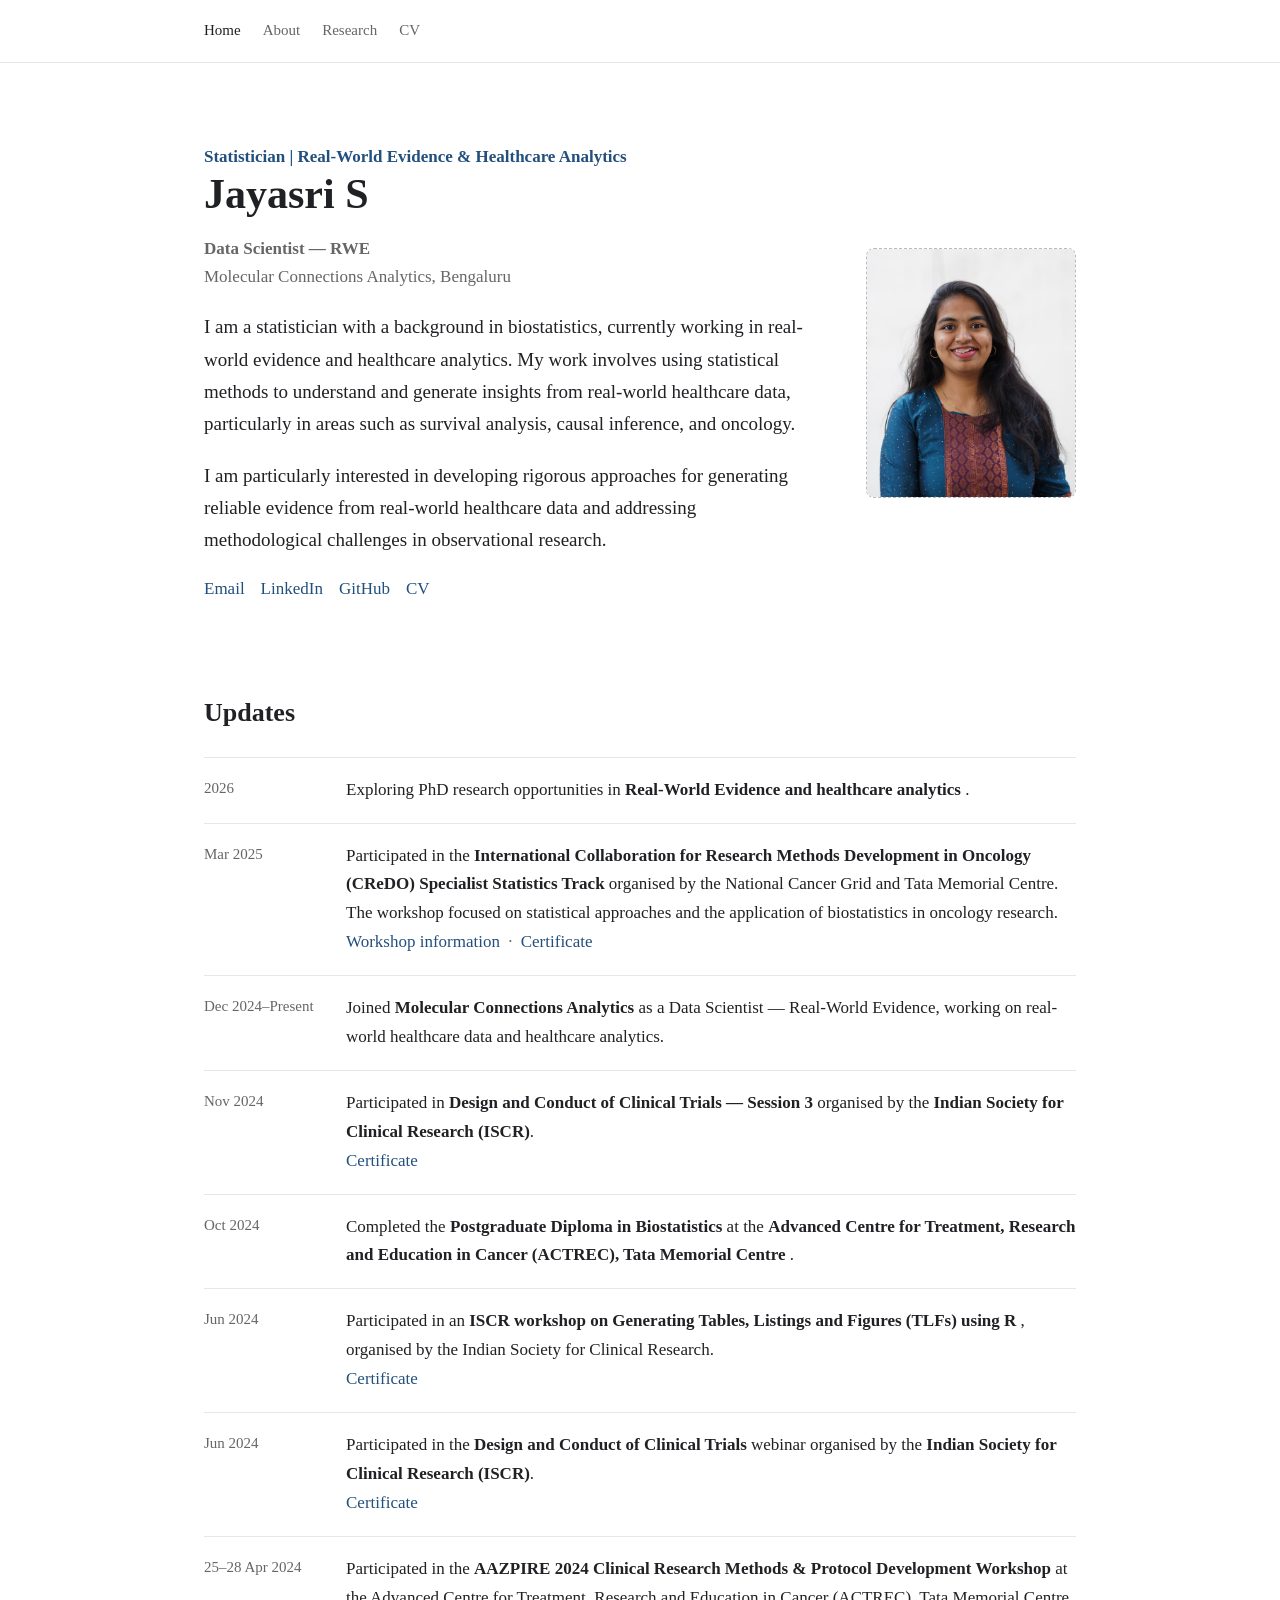
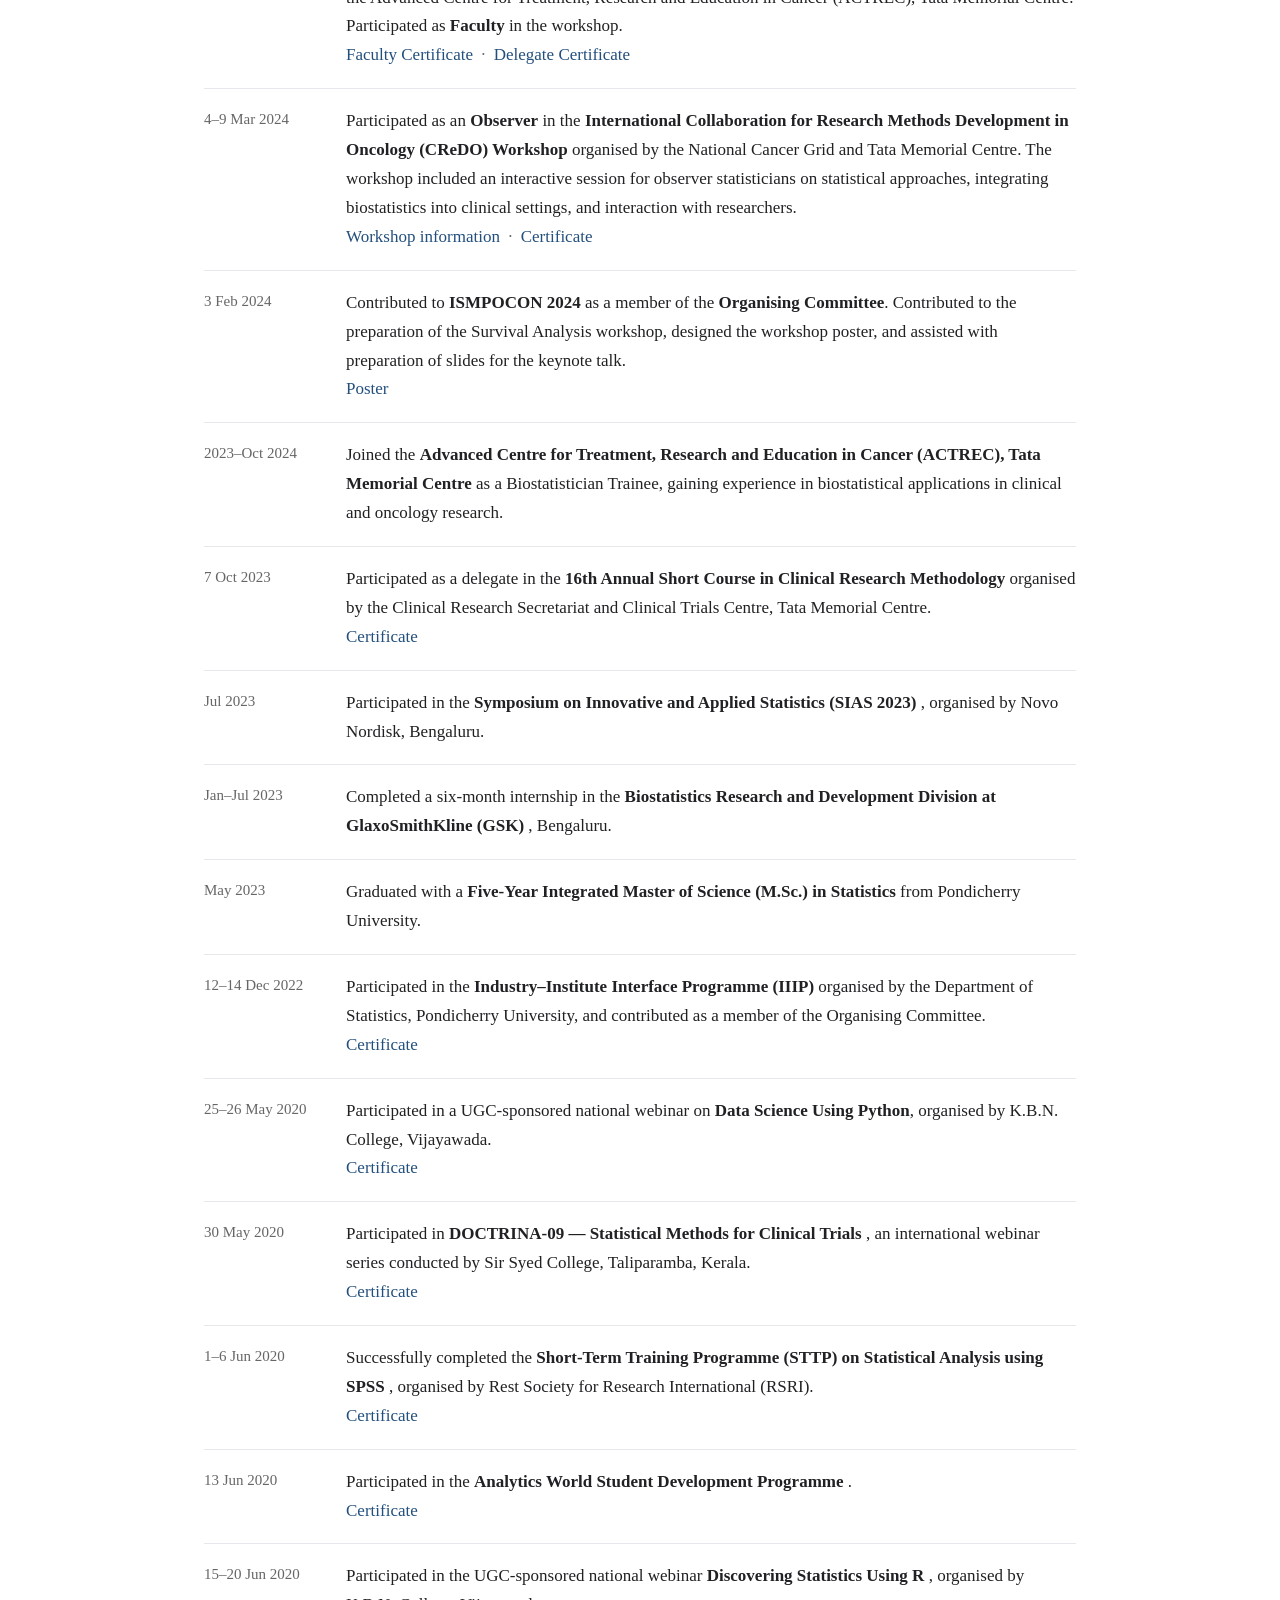
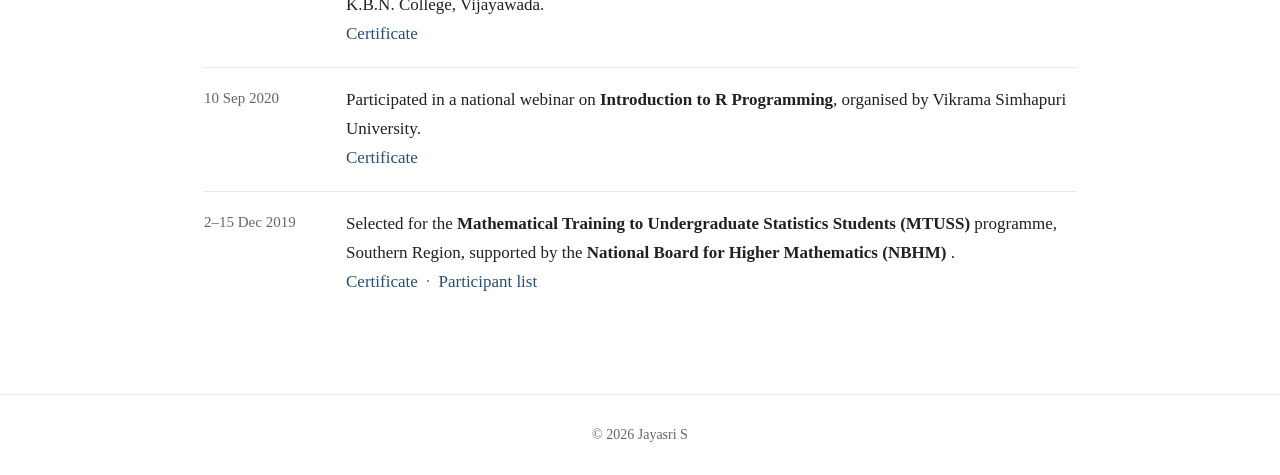
==== commit dded3b52: "Updated the index.html Modified the cv navigation link" ====
--- a/index.html
+++ b/index.html
@@ -10,14 +10,17 @@
 
 <body>
 
+  <!-- HEADER -->
   <header class="site-header">
     <nav class="nav">
+
       <div class="nav-links">
         <a class="active" href="index.html">Home</a>
         <a href="about.html">About</a>
         <a href="research.html">Research</a>
-        <a href="cv.html">CV</a>
-      </div>
+        <a href="assets/cv/JayasriS_CV.pdf" target="_blank"rel="noopener">CV</a>
+      </div>
+
     </nav>
   </header>
 
@@ -94,7 +97,7 @@
     </section>
 
 
-    <!-- UPDATES / TIMELINE -->
+    <!-- UPDATES -->
     <section class="section">
 
       <h2>Updates</h2>
@@ -152,7 +155,7 @@
       </div>
 
 
-      <!-- Current Position -->
+      <!-- CURRENT POSITION -->
       <div class="timeline-item">
 
         <div class="timeline-date">
@@ -169,7 +172,7 @@
       </div>
 
 
-      <!-- ISCR November 2024 -->
+      <!-- ISCR NOVEMBER 2024 -->
       <div class="timeline-item">
 
         <div class="timeline-date">
@@ -193,7 +196,7 @@
       </div>
 
 
-      <!-- PG Diploma -->
+      <!-- PG DIPLOMA -->
       <div class="timeline-item">
 
         <div class="timeline-date">
@@ -237,7 +240,7 @@
       </div>
 
 
-      <!-- ISCR Clinical Trials -->
+      <!-- ISCR CLINICAL TRIALS -->
       <div class="timeline-item">
 
         <div class="timeline-date">
@@ -356,7 +359,7 @@
       </div>
 
 
-      <!-- ACTREC Traineeship -->
+      <!-- ACTREC TRAINEESHIP -->
       <div class="timeline-item">
 
         <div class="timeline-date">
@@ -376,7 +379,7 @@
       </div>
 
 
-      <!-- Clinical Research Methodology -->
+      <!-- CLINICAL RESEARCH METHODOLOGY -->
       <div class="timeline-item">
 
         <div class="timeline-date">
@@ -479,7 +482,7 @@
       </div>
 
 
-      <!-- 2020 Python -->
+      <!-- 2020 PYTHON -->
       <div class="timeline-item">
 
         <div class="timeline-date">
@@ -548,7 +551,7 @@
       </div>
 
 
-      <!-- 2020 Analytics World -->
+      <!-- 2020 ANALYTICS WORLD -->
       <div class="timeline-item">
 
         <div class="timeline-date">
@@ -570,7 +573,7 @@
       </div>
 
 
-      <!-- 2020 R Statistics -->
+      <!-- 2020 R STATISTICS -->
       <div class="timeline-item">
 
         <div class="timeline-date">
@@ -593,7 +596,7 @@
       </div>
 
 
-      <!-- 2020 R Programming -->
+      <!-- 2020 R PROGRAMMING -->
       <div class="timeline-item">
 
         <div class="timeline-date">
@@ -658,6 +661,6 @@
     © 2026 Jayasri S
   </footer>
 
-
 </body>
+
 </html>
--- a/style.css
+++ b/style.css
@@ -41,7 +41,15 @@
   margin: auto;
   padding: 18px 24px;
   display: flex;
-  justify-content: flex-start;
+  justify-content: space-between;
+  align-items: center;
+  gap: 24px;
+}
+
+.brand {
+  font-weight: normal;
+  color: var(--text);
+  font-size: 16px;
 }
 
 .nav-links {
@@ -143,7 +151,7 @@
 --------------------------------- */
 
 .section {
-  margin-top: 55px;
+  margin-top: 0;
 }
 
 .section h2 {
@@ -217,6 +225,15 @@
 
 
 /* ------------------------------
+   About Page
+--------------------------------- */
+
+.about-container {
+  padding-top: 30px;
+}
+
+
+/* ------------------------------
    Responsive Design
 --------------------------------- */
 
@@ -224,6 +241,7 @@
 
   .nav {
     flex-direction: column;
+    align-items: flex-start;
   }
 
   .hero {
